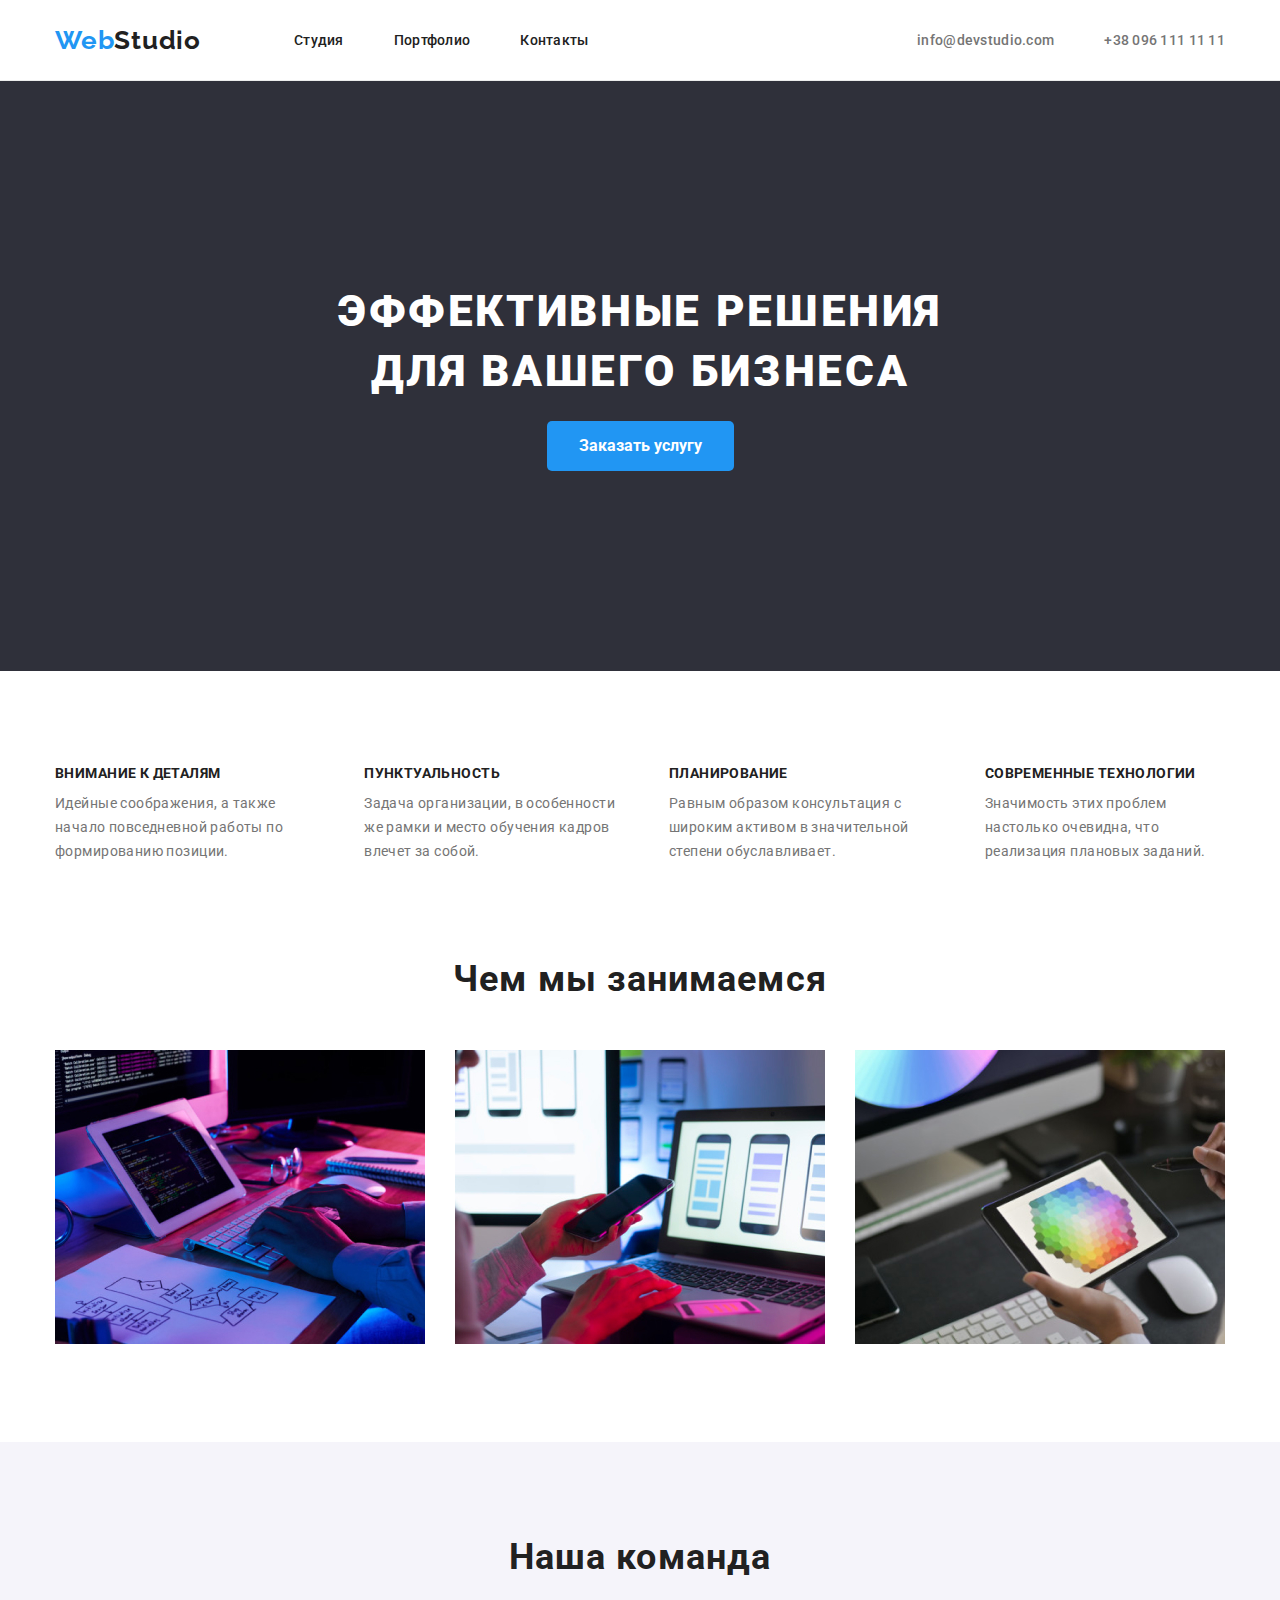
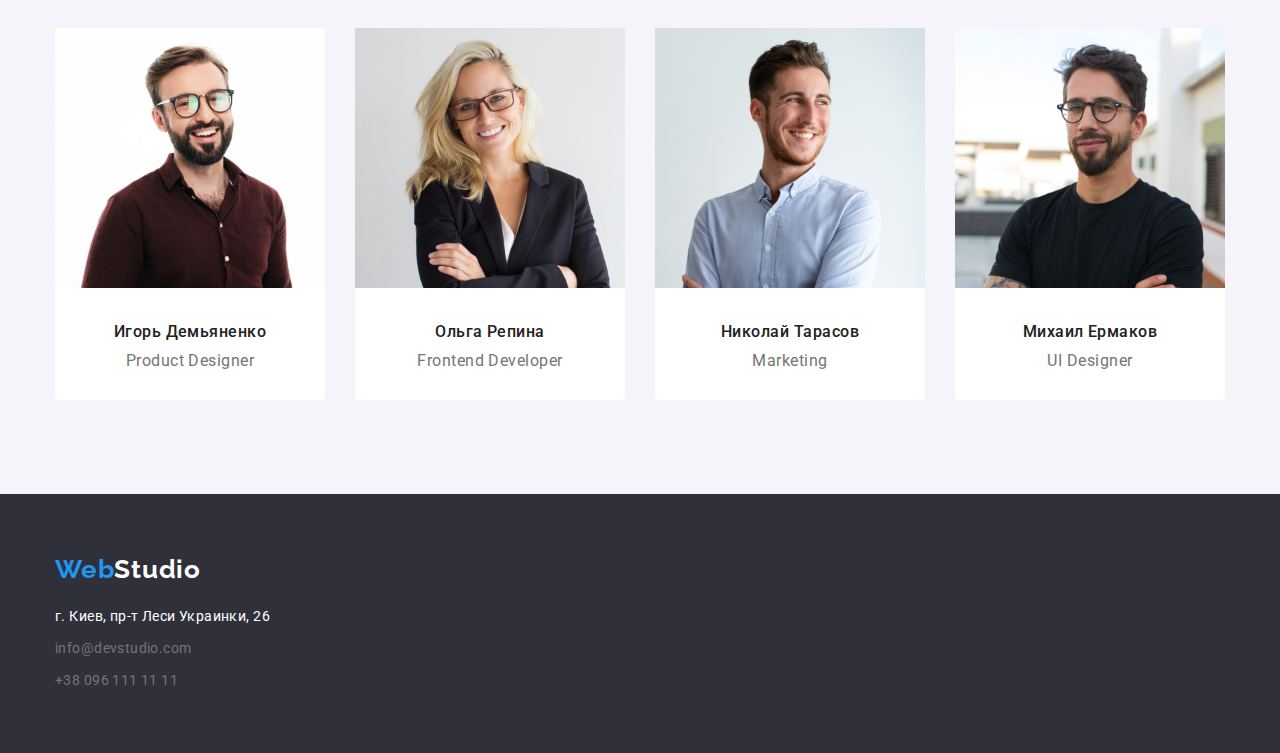
==== index.html @ ac16dd62 "Копирует репозиторий 3" ====
<!DOCTYPE html>
<html lang="en">
<head>
    <meta charset="UTF-8">
    <meta http-equiv="X-UA-Compatible" content="IE=edge">
    <meta name="viewport" content="width=device-width, initial-scale=1.0">
    <title>Document</title>
    <link rel="preconnect" href="https://fonts.gstatic.com">
    <link href="https://fonts.googleapis.com/css2?family=Raleway:wght@700&family=Roboto:wght@400;500;700;900&display=swap"
        rel="stylesheet">
    <link rel="stylesheet" href="https://cdnjs.cloudflare.com/ajax/libs/modern-normalize/1.0.0/modern-normalize.min.css">
    <link rel="stylesheet" href="./css/style.css">
</head>
<body>
    <!-- Header -->
    <header class="header">
        <div class="container header-section">
            <!-- Название/логотип компании -->
            <a href="./index.html" class="main-logo"><span class="first-part-of-main-logo">Web</span>Studio</a>
            <!-- Навигация по сайту -->
            <nav>
                <ul class="nav-list">
                    <li class="nav-list-parts">
                        <a href="./index.html" class="nav-links">Студия</a>
                    </li>
                    <li class="nav-list-parts">
                        <a href="./portfolio.html" class="nav-links">Портфолио</a>
                    </li>
                    <li class="nav-list-parts">
                        <a href="" class="nav-links">Контакты</a>
                    </li>
                </ul>
            </nav>
            <!-- Контакты -->
            <ul class="contact-list">
                <li class="contact-list-parts">
                    <a href="malito:info@devstudio.com" class="contact-links">info@devstudio.com</a>
                </li>
                <li class="contact-list-parts">
                    <a href="tel:+380961111111" class="contact-links">+38 096 111 11 11</a>
                </li>
            </ul>
        </div>
    </header>
    <!-- Main -->
    <main>
        <!-- Секция - главный посыл -->
        <section class="service">
            <div class="container">
                <div class="hero-section">
                    <h1 class="main-message">Эффективные решения<br>для вашего бизнеса</h1> 
                    <button type="button" class="order-service-button">Заказать услугу</button>
                </div>
            </div>
        </section>
        <!-- Секция - Чем мы занимаемся -->
        <section class="our-values">
            <div class="container">
                <div class="our-values-section">
                    <ul class="our-value-list">
                        <li class="our-value-parts">
                            <h3 class="our-value-headers">Внимание к деталям</h3>
                            <p class="our-value-descriptions">Идейные соображения, а также начало повседневной работы по формированию позиции.</p>
                        </li>
                        <li class="our-value-parts">
                            <h3 class="our-value-headers">Пунктуальность</h3>
                            <p class="our-value-descriptions">Задача организации, в особенности же рамки и место обучения кадров влечет за собой.</p>
                        </li>
                        <li class="our-value-parts">
                            <h3 class="our-value-headers">Планирование</h3>
                            <p class="our-value-descriptions">Равным образом консультация с широким активом в значительной степени обуславливает.</p>
                        </li>
                        <li class="our-value-parts">
                            <h3 class="our-value-headers">Современные технологии</h3>
                            <p class="our-value-descriptions">Значимость этих проблем настолько очевидна, что реализация плановых заданий.</p>
                        </li>
                    </ul>
                </div>
                <div class="what-we-do-section">
                    <h2 class="what-we-do-header">Чем мы занимаемся</h2>    
                    <ul class="what-we-do-list">
                        <li class="what-we-do-parts">
                            <img src="./images/what-we-do/box1.jpg" alt="Чем мы занимаемся1" width="370" height="294">
                        </li>
                        <li class="what-we-do-parts">
                            <img src="./images/what-we-do/box2.jpg" alt="Чем мы занимаемся2" width="370" height="294">
                        </li>
                        <li class="what-we-do-parts">
                            <img src="./images/what-we-do/box3.jpg" alt="Чем мы занимаемся3" width="370" height="294">
                        </li>
                    </ul>
                </div>
            </div>
        </section>
        <!-- Секция - Наша команда -->
        <section class="our-team">
            <div class="container">
                <div class="our-team-section">
                    <h2 class="our-team-header">Наша команда</h2>
                    <ul class="our-team-list">
                        <li class="our-team-cards">
                            <img class="our-team-photos" src="./images/our-team/img1.jpg" alt="Игорь Демьяненко" width="270" height="260">
                            <h3 class="our-team-members">Игорь Демьяненко</h3>
                            <p class="our-team-member-positions">Product Designer</p>
                        </li>
                        <li class="our-team-cards">
                            <img class="our-team-photos" src="./images/our-team/img2.jpg" alt="Ольга Репина" width="270" height="260">
                            <h3 class="our-team-members">Ольга Репина</h3>
                            <p class="our-team-member-positions">Frontend Developer</p>
                        </li>
                        <li class="our-team-cards">
                            <img class="our-team-photos" src="./images/our-team/img3.jpg" alt="Николай Тарасов" width="270" height="260">
                            <h3 class="our-team-members">Николай Тарасов</h3>
                            <p class="our-team-member-positions">Marketing</p>
                        </li>
                        <li class="our-team-cards">
                            <img class="our-team-photos" src="./images/our-team/img4.jpg" alt="Михаил Ермаков" width="270" height="260">
                            <h3 class="our-team-members">Михаил Ермаков</h3>
                            <p class="our-team-member-positions">UI Designer</p>
                        </li>
                    </ul>
                </div>
            </div>
        </section>
    </main>
    <!-- Footer -->
    <footer class="footer">
        <div class="container">
            <a href="" class="main-logo-in-footer"><span class="first-part-of-main-logo">Web</span><span class="second-part-of-main-logo">Studio</span></a>
            <address>
                <ul class="footer-addresses-list">
                    <li class="footer-addresses-parts">
                        <a href="" class="footer-contact-links"><span class="address-color">г. Киев, пр-т Леси Украинки, 26</span></a>
                    </li>
                    <li class="footer-addresses-parts">
                        <a  href="malito:info@devstudio.com" class="footer-contact-links">info@devstudio.com</a>
                    </li>   
                    <li class="footer-addresses-parts">
                        <a href="tel:+380961111111" class="footer-contact-links">+38 096 111 11 11</a>
                    </li>
                </ul>
            </address>
        </div>
    </footer>   
</body>
</html>
---- css/style.css ----
:root {
  --blue: #2196f3;
  --black: #212121;
  --light-grey: #757575;
  --very-light-grey: #f5f4fa;
  --grey: #2f303a;
  --white: #fff;
  --main-font: "Roboto", sans-serif;
  --logo-font: "Raleway", sans-serif;
}

* {
  margin: 0;
  padding: 0;
}

ul {
  list-style: none;
}

.container {
  width: 1200px;
  padding-left: 15px;
  padding-right: 15px;
  margin: 0 auto;
}

a {
  color: inherit;
  text-decoration: none;
}

/* header styles */
.header-section {
  display: flex;
  align-items: center;
}

.header {
  background-color: var(--white);
  border-bottom: 1px solid #ececec;
}

/* logo*/
.main-logo {
  font-family: var(--logo-font);
  font-size: 26px;
  font-weight: 700;
  line-height: 1.173;
  letter-spacing: 0.03em;
  margin-right: 93px;
  padding-top: 24px;
  padding-bottom: 24px;
}

.first-part-of-main-logo {
  color: var(--blue);
}

/* nav list */
.nav-list {
  display: flex;
}

.nav-list-parts + .nav-list-parts {
  margin-left: 50px;
}

.nav-links {
  font-family: var(--main-font);
  font-style: normal;
  font-weight: 500;
  font-size: 14px;
  line-height: 1.172;
  letter-spacing: 0.02em;
  display: block;
  padding-top: 32px;
  padding-bottom: 32px;
}

/* contact-list */
.contact-list {
  display: flex;
  margin-left: auto;
}

.contact-list-parts + .contact-list-parts {
  margin-left: 50px;
}

.contact-links {
  color: var(--light-grey);
  font-family: var(--main-font);
  font-style: normal;
  font-weight: 500;
  font-size: 14px;
  line-height: 1.172;
  letter-spacing: 0.02em;
  display: block;
  padding-top: 32px;
  padding-bottom: 32px;
}

/* изменение цвета при наведении */
.nav-links:focus,
.nav-links:hover,
.contact-links:focus,
.contact-links:hover {
  color: var(--blue);
}

/* Основная часть */
body {
  font-family: var(--main-font);
  color: var(--black);
}

/* Секция - главный посыл */
.service {
  background-color: var(--grey);
}

.hero-section {
  padding-top: 200px;
  padding-bottom: 200px;
  text-align: center;
}

.main-message {
  color: white;
  font-weight: 900;
  font-size: 44px;
  line-height: 60px;
  letter-spacing: 0.06em;
  text-transform: uppercase;
  margin-bottom: 20px;
}

.order-service-button {
  font-family: var(--main-font);
  background-color: var(--blue);
  color: white;
  font-size: 16px;
  line-height: 1.875;
  font-weight: 700;
  border: 0;
  border-radius: 5px;
  padding: 10px 32px;
  cursor: pointer;
}

/* what-we-do */
.our-values {
  background-color: var(--white);
}

.our-values-section {
  padding-top: 94px;
  padding-bottom: 94px;
}

.our-value-list {
  display: flex;
}

.our-value-parts + .our-value-parts {
  margin-left: 50px;
}
.our-value-headers {
  font-style: normal;
  font-weight: 700;
  font-size: 14px;
  line-height: 1.172;
  letter-spacing: 0.03em;
  text-transform: uppercase;
  margin-bottom: 10px;
}

.our-value-descriptions {
  color: var(--light-grey);
  font-style: normal;
  font-weight: 400;
  font-size: 14px;
  line-height: 1.714;
  letter-spacing: 0.03em;
}

.what-we-do-section {
  padding-bottom: 94px;
}

.what-we-do-header {
  font-style: normal;
  font-weight: 700;
  font-size: 36px;
  line-height: 1.171;
  text-align: center;
  letter-spacing: 0.03em;
  margin-bottom: 50px;
}

.what-we-do-list {
  display: flex;
}

.what-we-do-parts + .what-we-do-parts {
  margin-left: 30px;
}

/* Наша команда */
.our-team {
  background-color: var(--very-light-grey);
}

.our-team-section {
  padding-top: 94px;
  padding-bottom: 94px;
}

.our-team-list {
  display: flex;
}

.our-team-cards {
  background-color: white;
  border-radius: 0px 0px 4px 4px;
}

.our-team-cards + .our-team-cards {
  margin-left: 30px;
}

.our-team-header {
  font-style: normal;
  font-weight: 700;
  font-size: 36px;
  line-height: 1.171;
  text-align: center;
  letter-spacing: 0.03em;
  margin-bottom: 50px;
}

.our-team-photos {
  margin-bottom: 30px;
}

.our-team-members {
  font-style: normal;
  font-weight: 500;
  font-size: 16px;
  line-height: 1.171;
  text-align: center;
  letter-spacing: 0.03em;
  margin-bottom: 10px;
}

.our-team-member-positions {
  color: var(--light-grey);
  font-style: normal;
  font-weight: 400;
  font-size: 16px;
  line-height: 1.171;
  text-align: center;
  letter-spacing: 0.03em;
  padding-bottom: 30px;
}

/* футтер */
footer {
  background-color: var(--grey);
  padding-top: 60px;
  padding-bottom: 60px;
}

.main-logo-in-footer {
  display: block;
  margin-bottom: 20px;
}

.main-logo-in-footer {
  font-family: var(--logo-font);
  font-size: 26px;
  font-weight: 700;
  line-height: 1.173;
  letter-spacing: 0.03em;
  margin-right: 93px;
}

.second-part-of-main-logo {
  color: #fff;
}

.address-color {
  color: #fff;
}

/*
.footer-addresses-parts + .footer-addresses-parts {
  margin-top: 8px;
}
*/

.footer-addresses-parts {
  margin-bottom: 8px;
}

.footer-addresses-parts:last-child {
  margin-bottom: 0;
}

.footer-contact-links {
  color: var(--light-grey);
  font-style: normal;
  font-weight: 400;
  font-size: 14px;
  line-height: 1.714;
  letter-spacing: 0.03em;
}

.address-color:focus,
.address-color:hover {
  color: var(--blue);
}

.footer-contact-links:focus,
.footer-contact-links:hover {
  color: var(--blue);
}

/* PORTFOLIO PAGE */
.all-projects {
  background-color: var(--white);
}

.all-projects-section {
  padding-top: 94px;
  padding-bottom: 94px;
}

.project-button-list {
  display: flex;
  margin-bottom: 50px;
  justify-content: center;
}

.project-button-parts + .project-button-parts {
  margin-left: 8px;
}

.project-buttons {
  font-family: var(--main-font);
  background-color: var(--very-light-grey);
  color: #000;
  font-size: 16px;
  line-height: 1.625;
  font-weight: 500;
  border: 0;
  border-radius: 5px;
  padding: 6px 22px;
  cursor: pointer;
  text-align: center;
  letter-spacing: 0.03em;
}

.project-buttons:hover,
.project-buttons:focus {
  background-color: var(--blue);
  color: var(--white);
}

.project-list {
  display: flex;
  flex-wrap: wrap;
}

.project-parts {
  width: 370px;
  margin-right: 30px;
  margin-bottom: 30px;
  border: solid 1px #f5f4fa;
}

.project-parts:nth-child(3n) {
  margin-right: 0;
}

.project-parts:nth-last-child(-n + 3) {
  margin-bottom: 0px;
}

.project-about {
  padding: 20px 24px 20px 24px;
}

.project-headers {
  color: var(--black);
  font-style: normal;
  font-weight: 700;
  font-size: 18px;
  line-height: 2;
  letter-spacing: 0.06em;
  margin-bottom: 4px;
}

.project-types {
  color: var(--light-grey);
  font-style: normal;
  font-weight: 400;
  font-size: 16px;
  line-height: 1.875;
  letter-spacing: 0.03em;
}
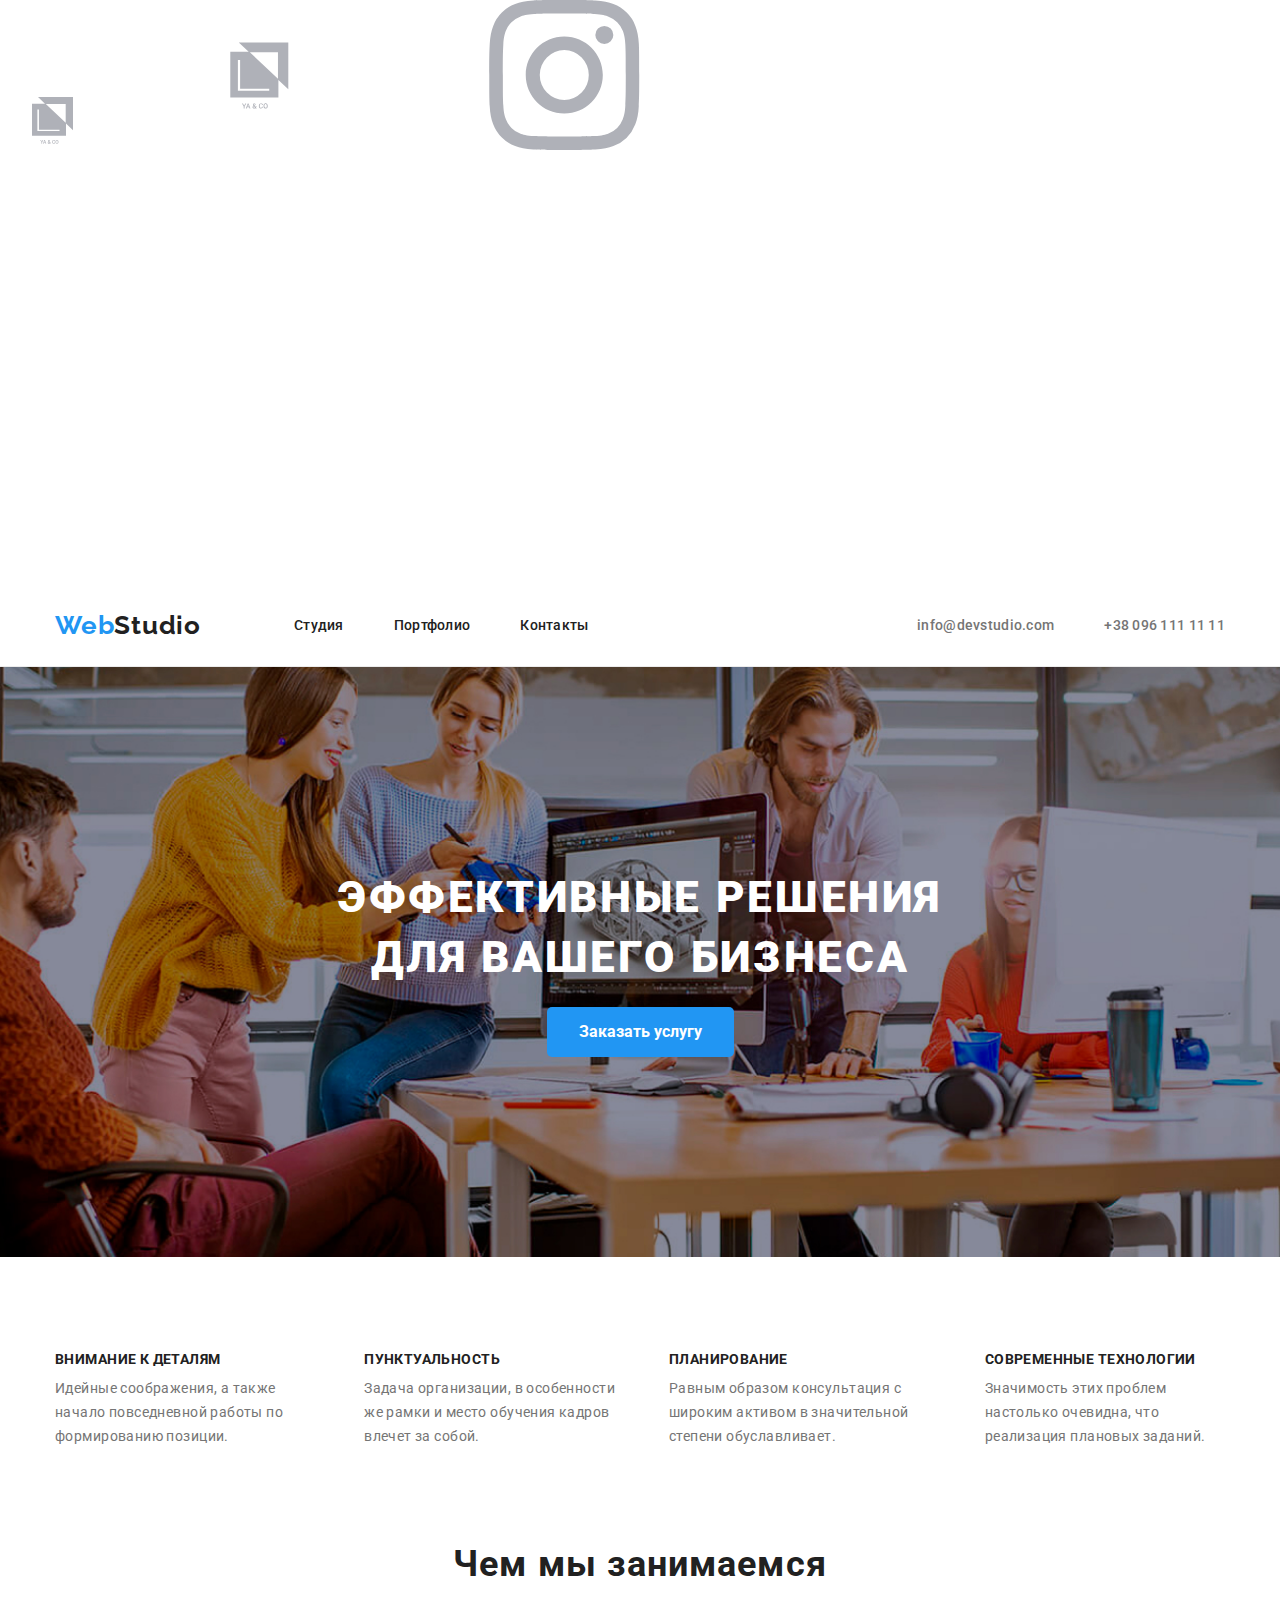
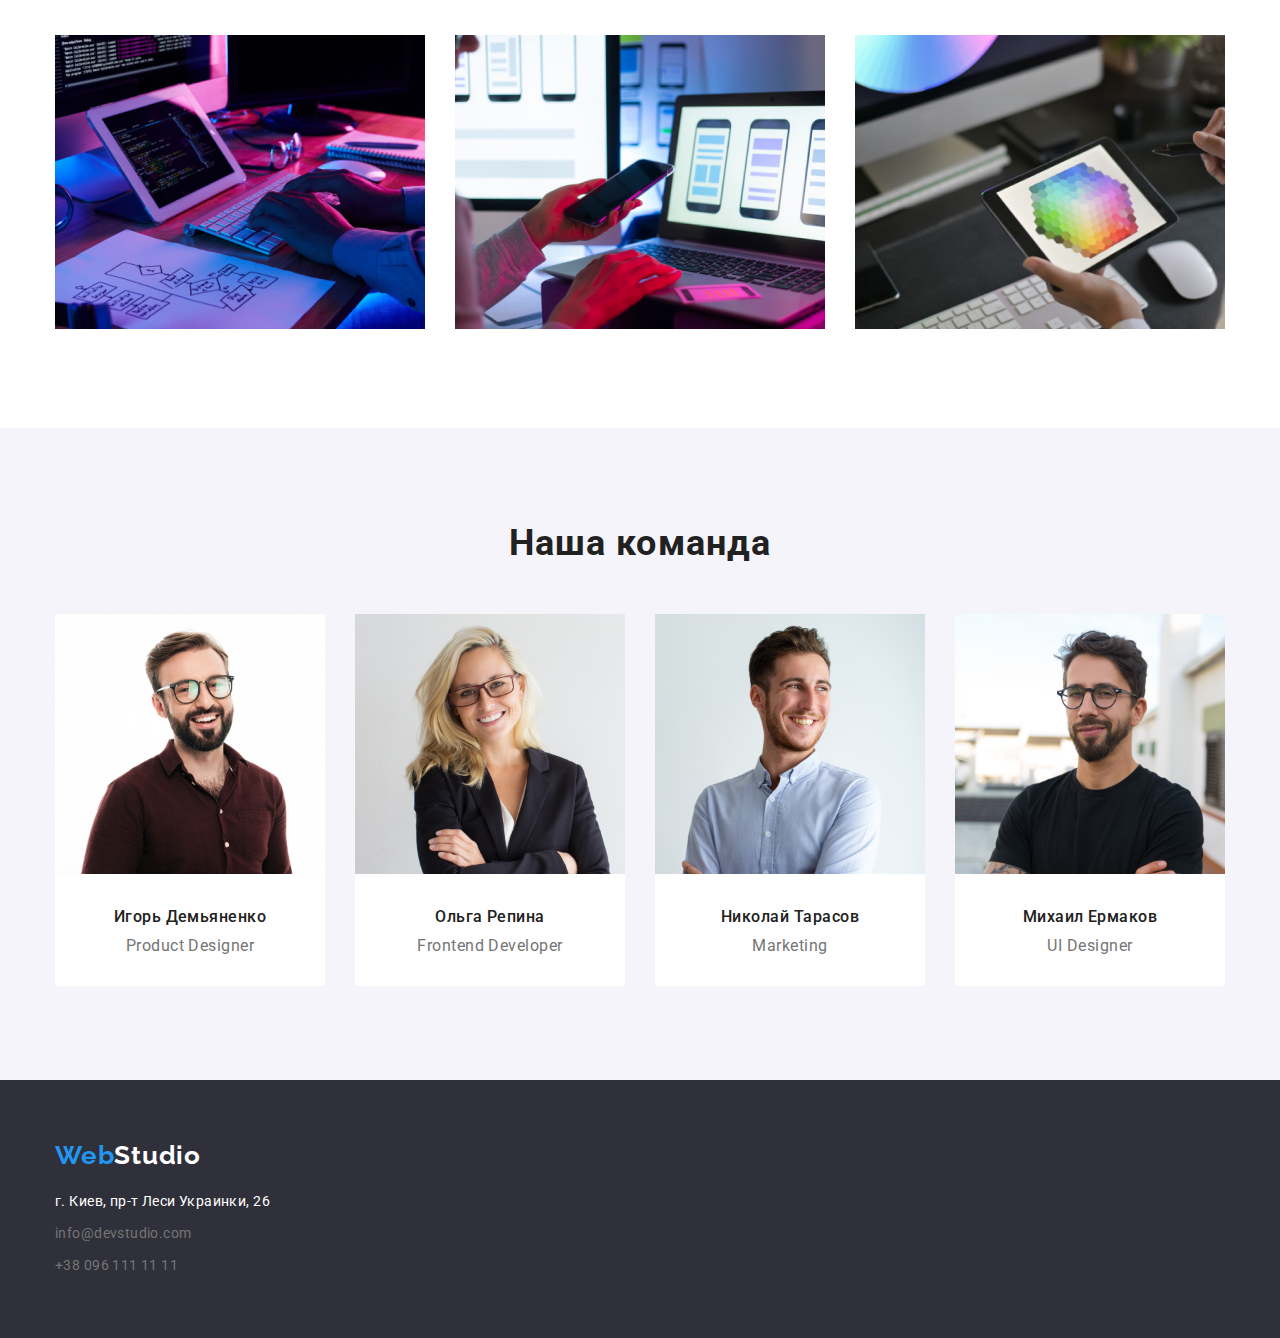
==== commit d59bc7f0: "Ошибка svg" ====
--- a/index.html
+++ b/index.html
@@ -12,6 +12,23 @@
     <link rel="stylesheet" href="./css/style.css">
 </head>
 <body>
+    <!-- Тест -->
+  
+    <img src="./images/all-icons/company-logo1.svg" alt="Тест">
+
+    <svg>
+        <use href="./images/icons.svg#icon-company-logo1"></use>
+    </svg>
+
+    <svg>
+        <use href="./images/icons.svg#icon-instagram"></use>
+    </svg>
+
+    <svg viewBox="0 0 30 10" xmlns="./images/icons.svg">
+        <use href="#icon-company-logo1" x="10" fill="blue" />
+    </svg>
+
+    <!-- Тест -->
     <!-- Header -->
     <header class="header">
         <div class="container header-section">
@@ -46,11 +63,9 @@
     <main>
         <!-- Секция - главный посыл -->
         <section class="service">
-            <div class="container">
-                <div class="hero-section">
-                    <h1 class="main-message">Эффективные решения<br>для вашего бизнеса</h1> 
-                    <button type="button" class="order-service-button">Заказать услугу</button>
-                </div>
+            <div class="hero-section">
+                <h1 class="main-message">Эффективные решения<br>для вашего бизнеса</h1> 
+                <button type="button" class="order-service-button">Заказать услугу</button>
             </div>
         </section>
         <!-- Секция - Чем мы занимаемся -->
--- a/css/style.css
+++ b/css/style.css
@@ -22,7 +22,9 @@
   width: 1200px;
   padding-left: 15px;
   padding-right: 15px;
-  margin: 0 auto;
+  margin-left: auto;
+  margin-right: auto;
+  /* margin: 0 auto; */
 }
 
 a {
@@ -410,3 +412,12 @@
   line-height: 1.875;
   letter-spacing: 0.03em;
 }
+
+.hero-section {
+  max-width: 1600px;
+  margin-left: auto;
+  margin-right: auto;
+  background-image: url(../images/hero-img.jpg);
+  background-position: center;
+  background-size: cover;
+}
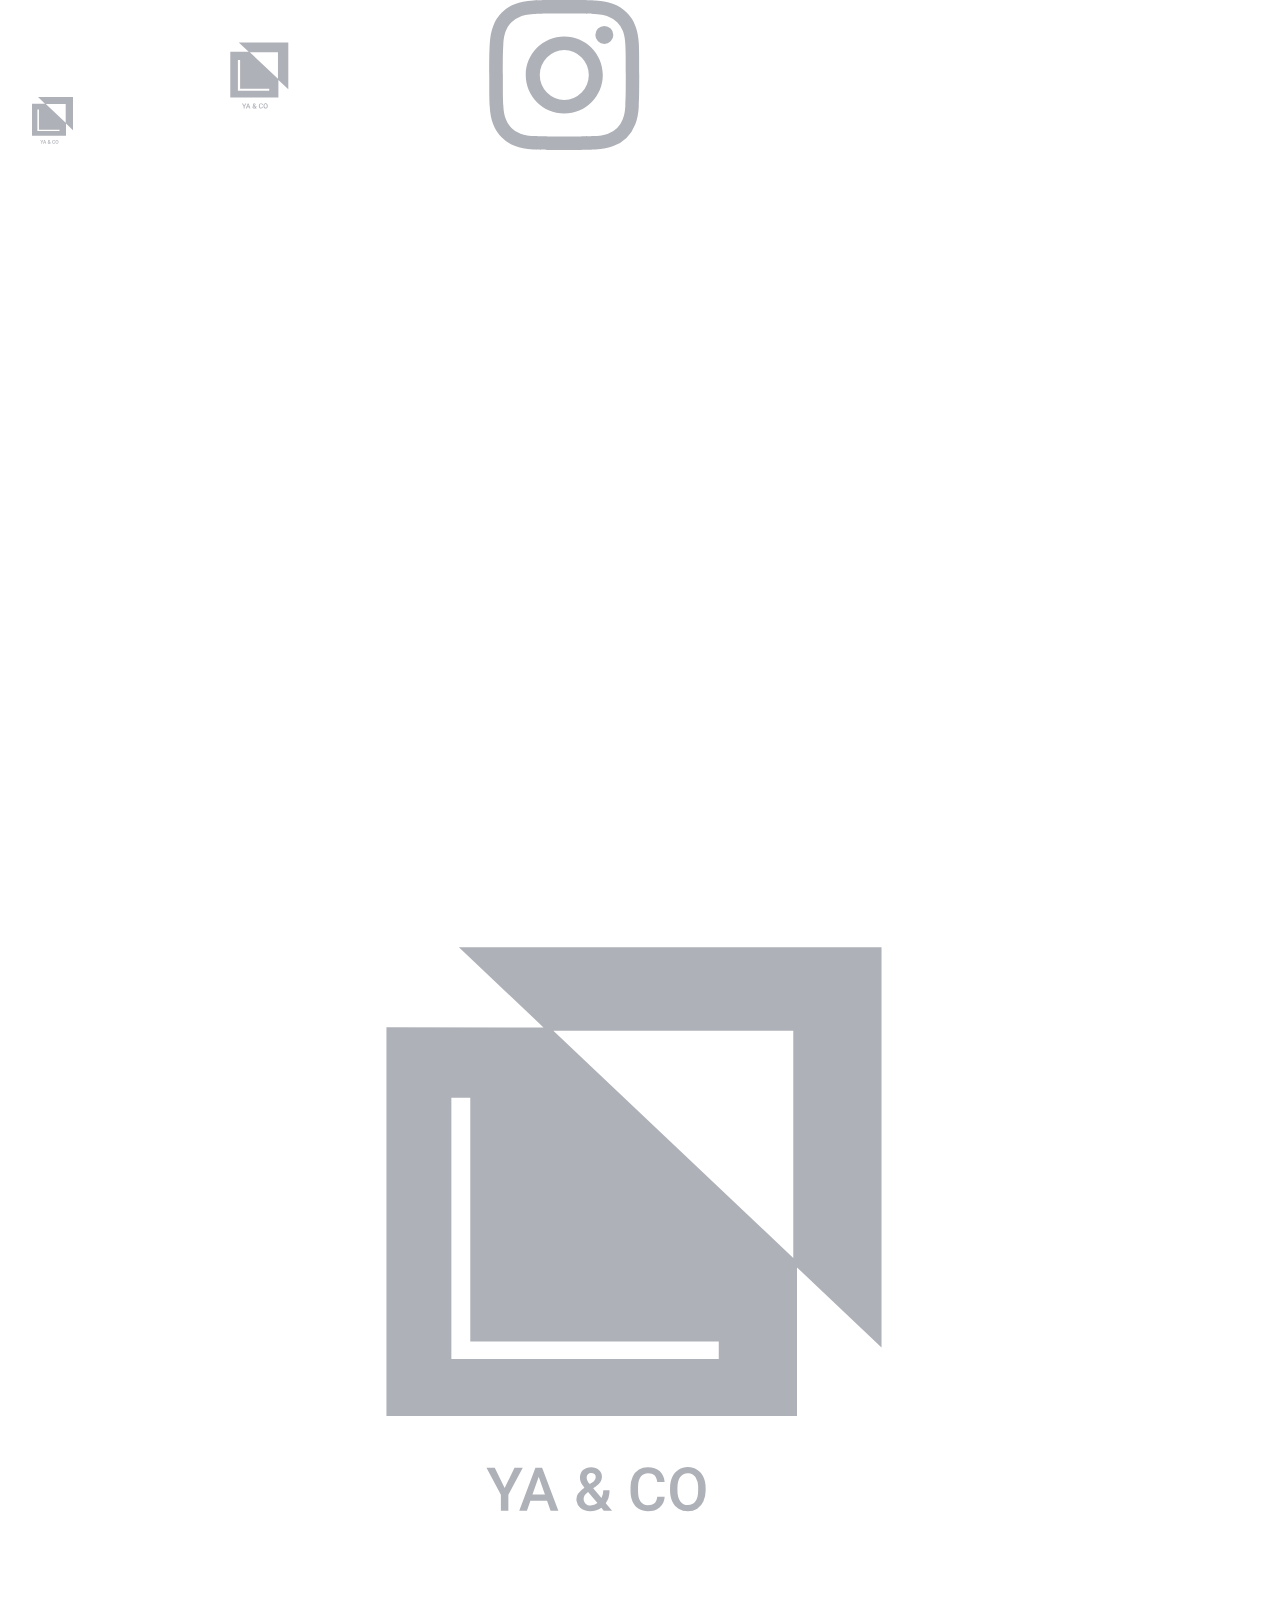
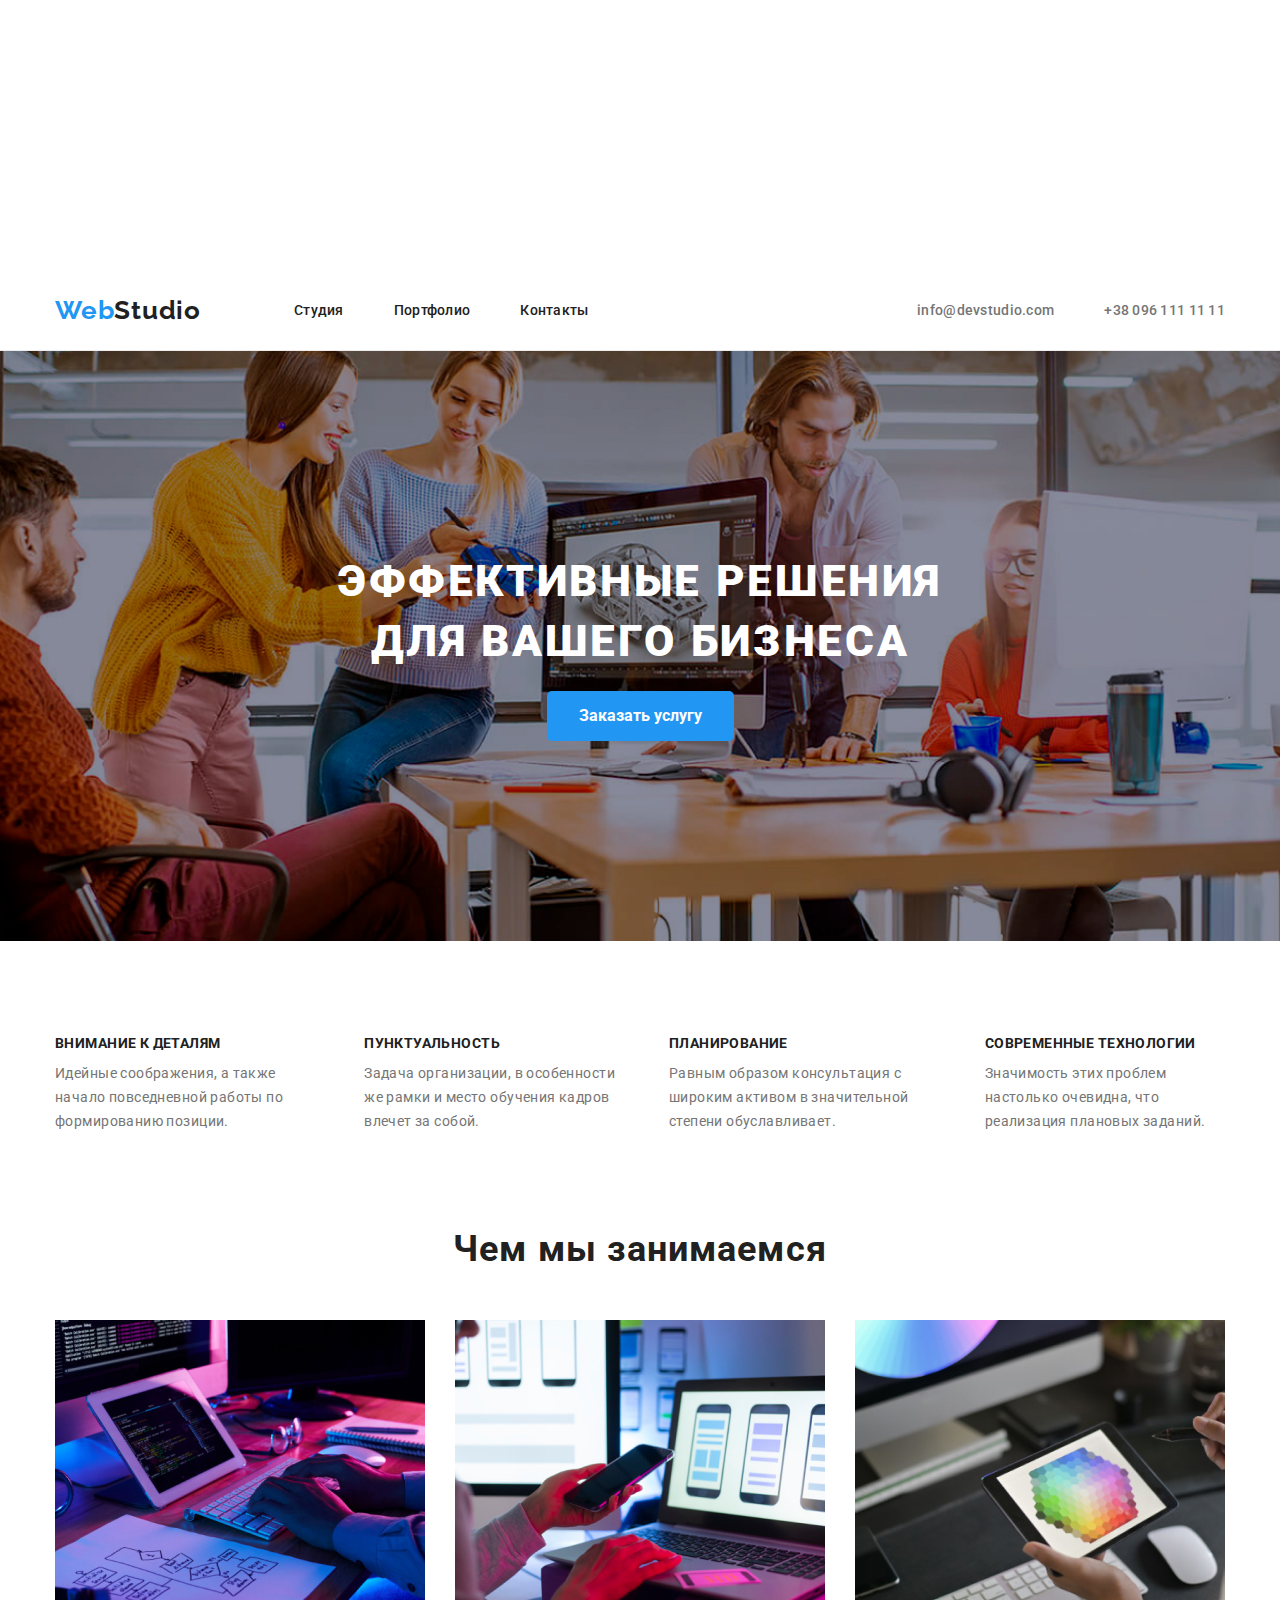
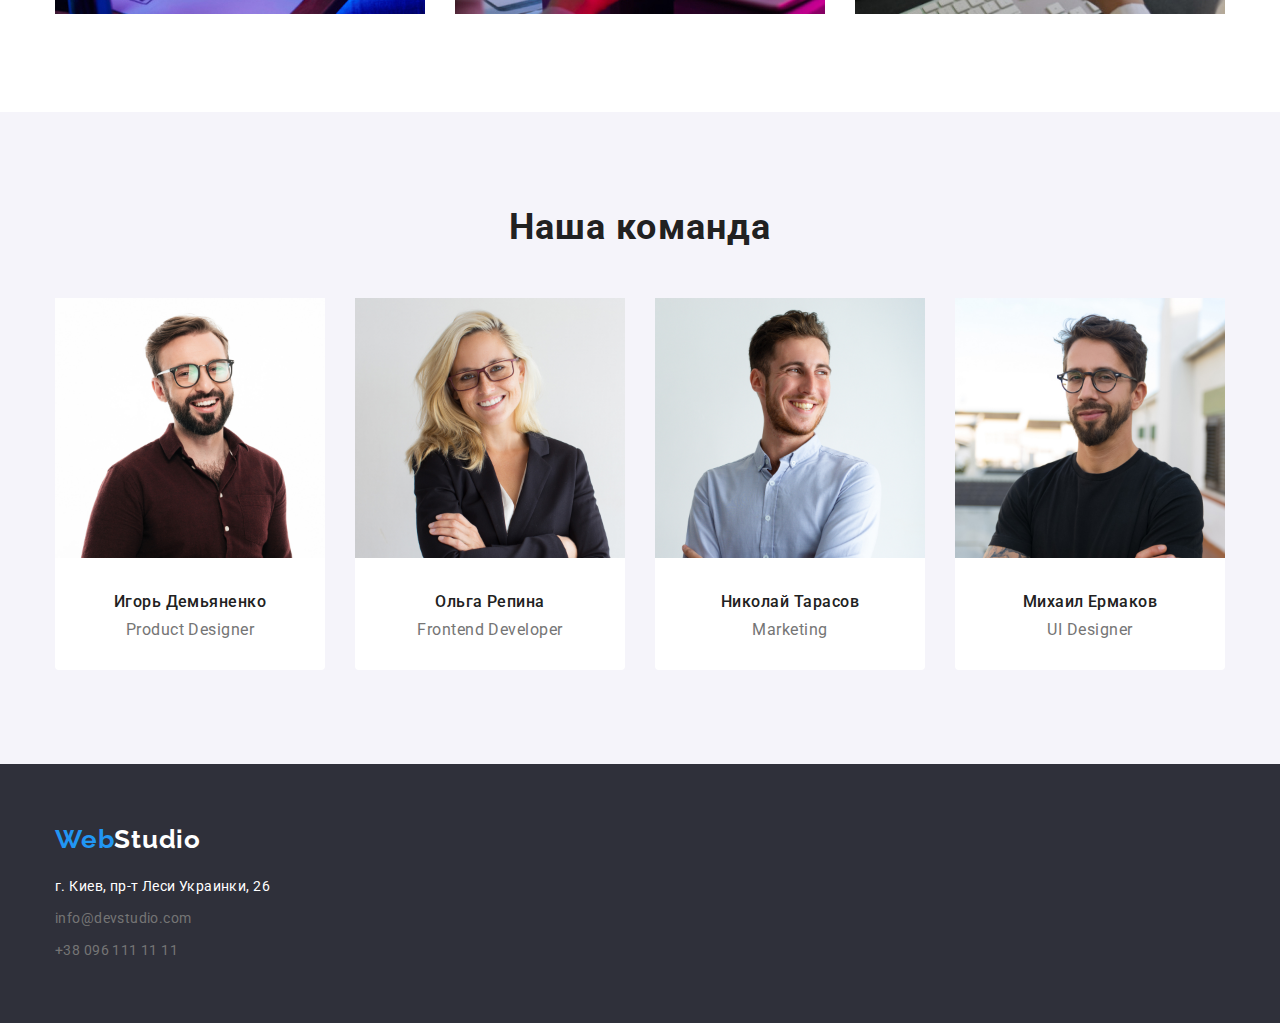
==== commit 6caa54f8: "Не отображает svg" ====
--- a/index.html
+++ b/index.html
@@ -27,6 +27,10 @@
     <svg viewBox="0 0 30 10" xmlns="./images/icons.svg">
         <use href="#icon-company-logo1" x="10" fill="blue" />
     </svg>
+
+    <svg viewBox="0 0 100 100">
+        <use xlink:href="./images/icons.svg#icon-company-logo1"></use>
+    </svg>    
 
     <!-- Тест -->
     <!-- Header -->
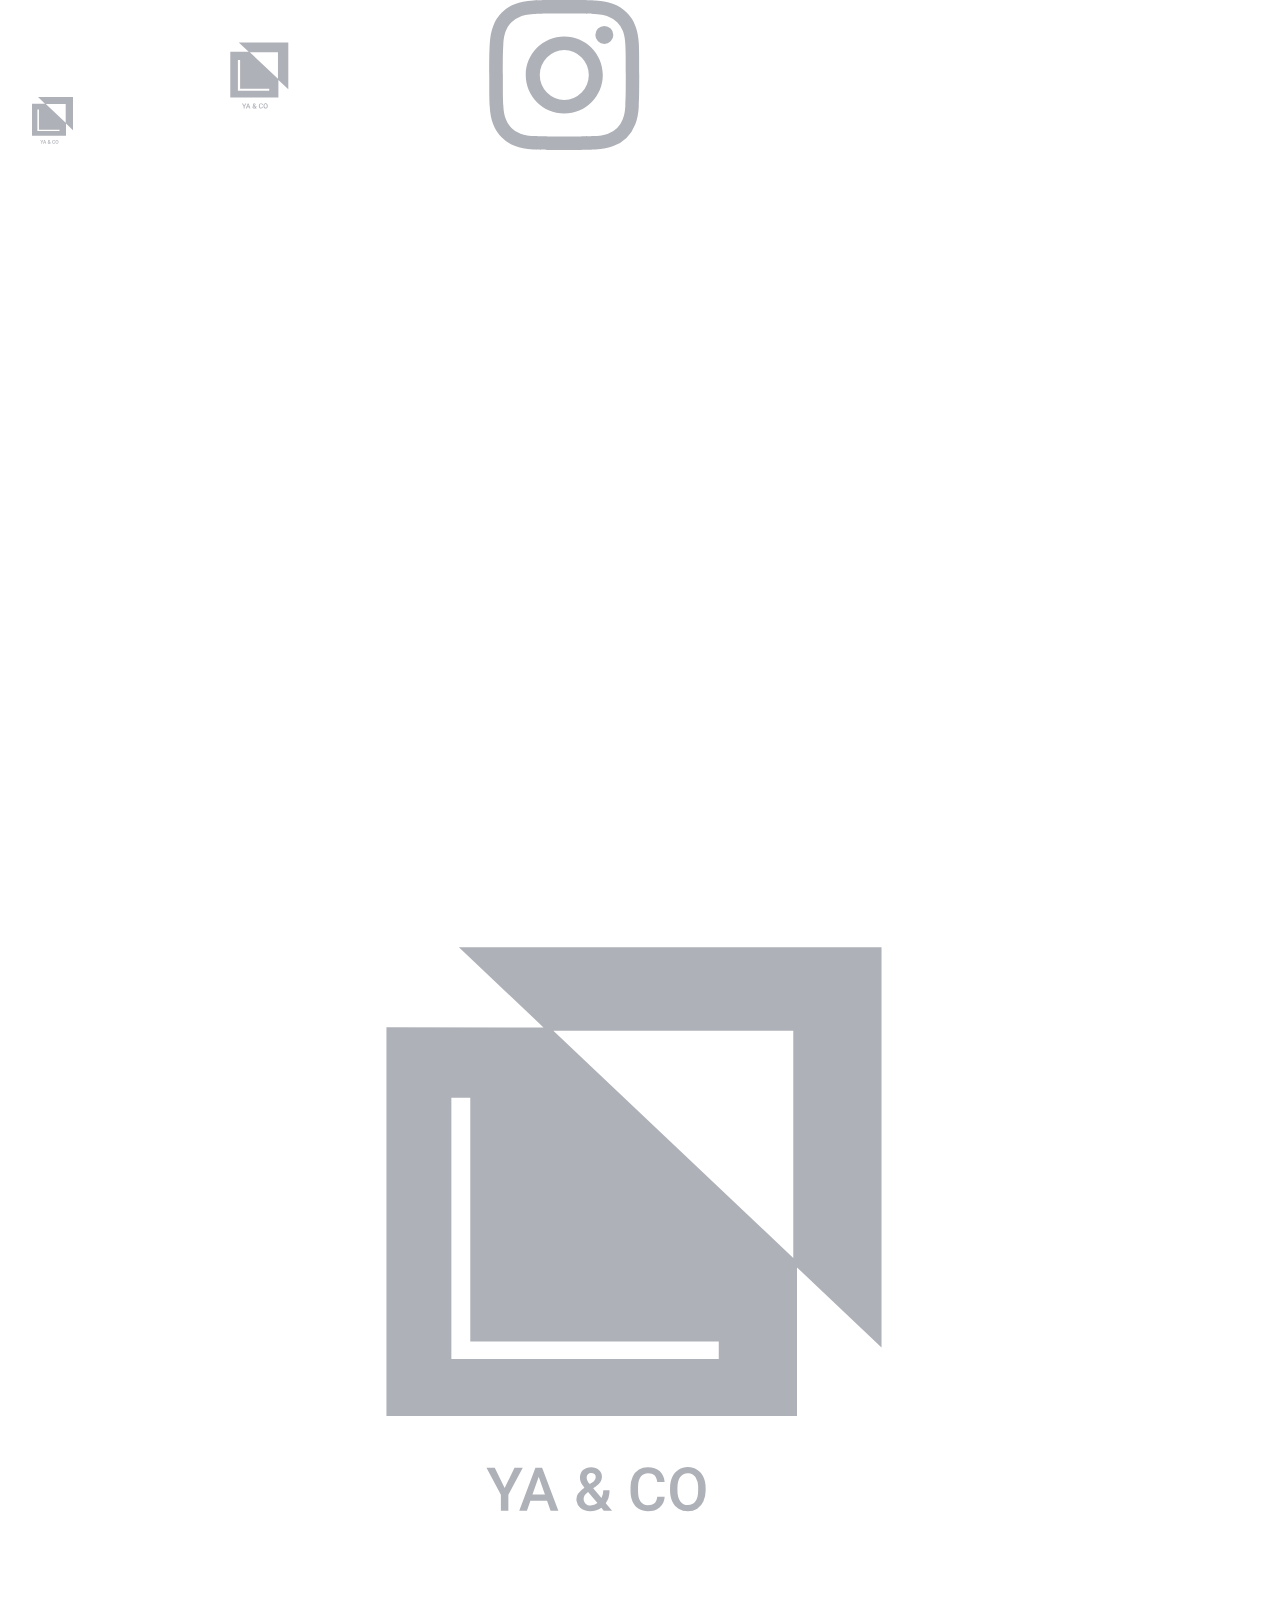
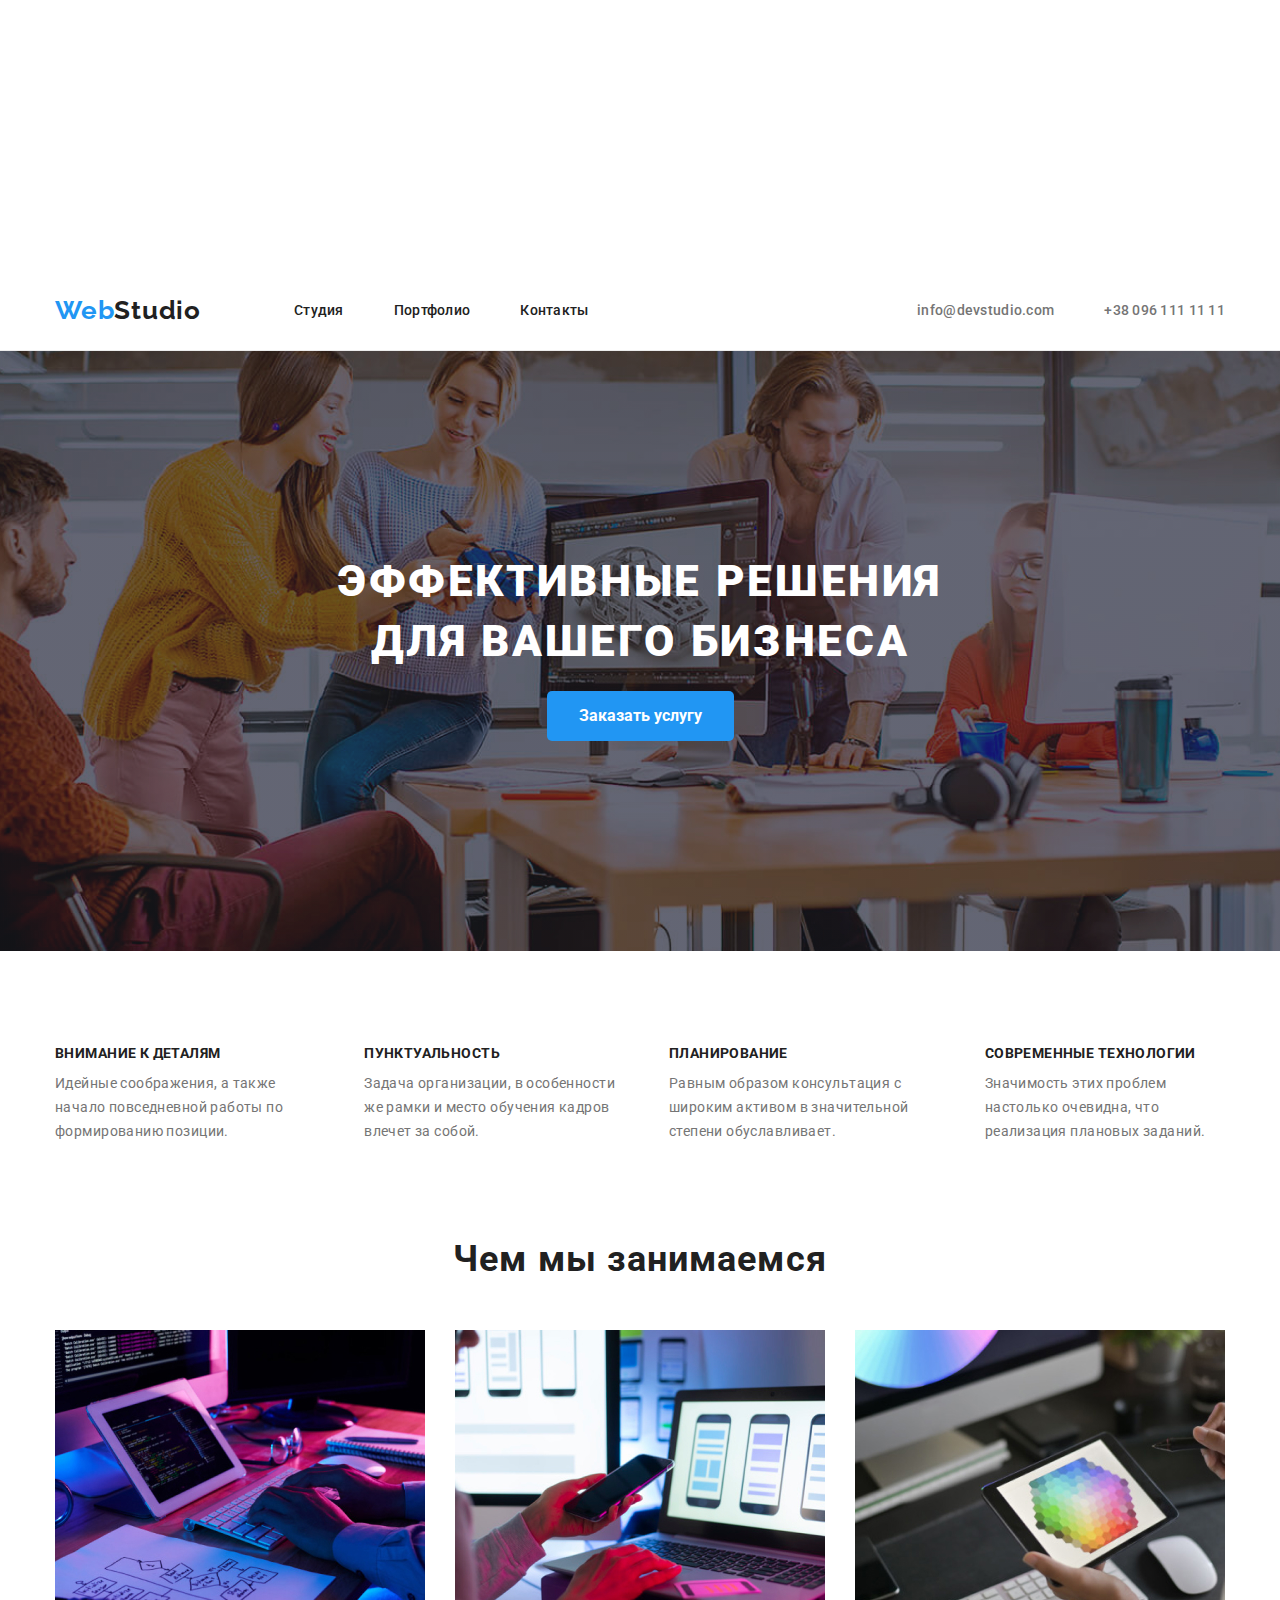
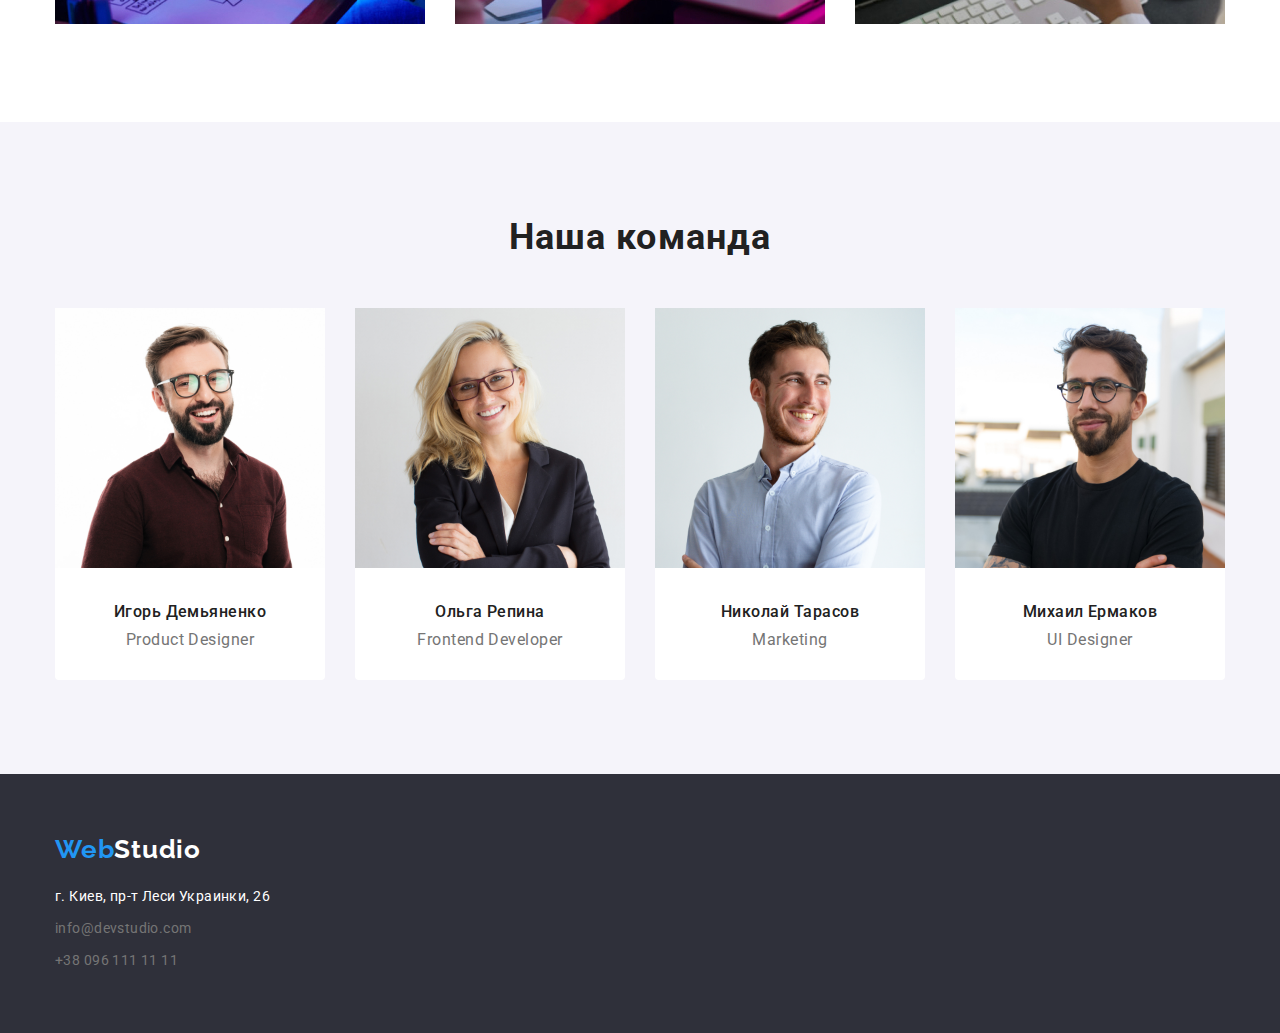
==== commit 6f639d27: "ошибка свг" ====
--- a/index.html
+++ b/index.html
@@ -55,7 +55,7 @@
             <!-- Контакты -->
             <ul class="contact-list">
                 <li class="contact-list-parts">
-                    <a href="malito:info@devstudio.com" class="contact-links">info@devstudio.com</a>
+                    <a href="malito:info@devstudio.com" class="contact-links contact-links-mail">info@devstudio.com</a>
                 </li>
                 <li class="contact-list-parts">
                     <a href="tel:+380961111111" class="contact-links">+38 096 111 11 11</a>
--- a/css/style.css
+++ b/css/style.css
@@ -103,6 +103,16 @@
   padding-bottom: 32px;
 }
 
+.contact-links-mail::before {
+  content: "";
+  width: 10px;
+  height: 10px;
+  margin-right: 10px;
+  background-color: red;
+  background-image: url(../images/all-icons/mail.svg);
+  background-size: contain;
+}
+
 /* изменение цвета при наведении */
 .nav-links:focus,
 .nav-links:hover,
@@ -126,6 +136,19 @@
   padding-top: 200px;
   padding-bottom: 200px;
   text-align: center;
+  max-width: 1600px;
+  height: 600px;
+  margin-left: auto;
+  margin-right: auto;
+  background-image: linear-gradient(
+      to right,
+      rgba(47, 48, 58, 0.4),
+      rgba(47, 48, 58, 0.4)
+    ),
+    url(../images/hero-img.jpg);
+  background-repeat: no-repeat;
+  background-position: center;
+  background-size: cover;
 }
 
 .main-message {
@@ -414,10 +437,4 @@
 }
 
 .hero-section {
-  max-width: 1600px;
-  margin-left: auto;
-  margin-right: auto;
-  background-image: url(../images/hero-img.jpg);
-  background-position: center;
-  background-size: cover;
-}
+}
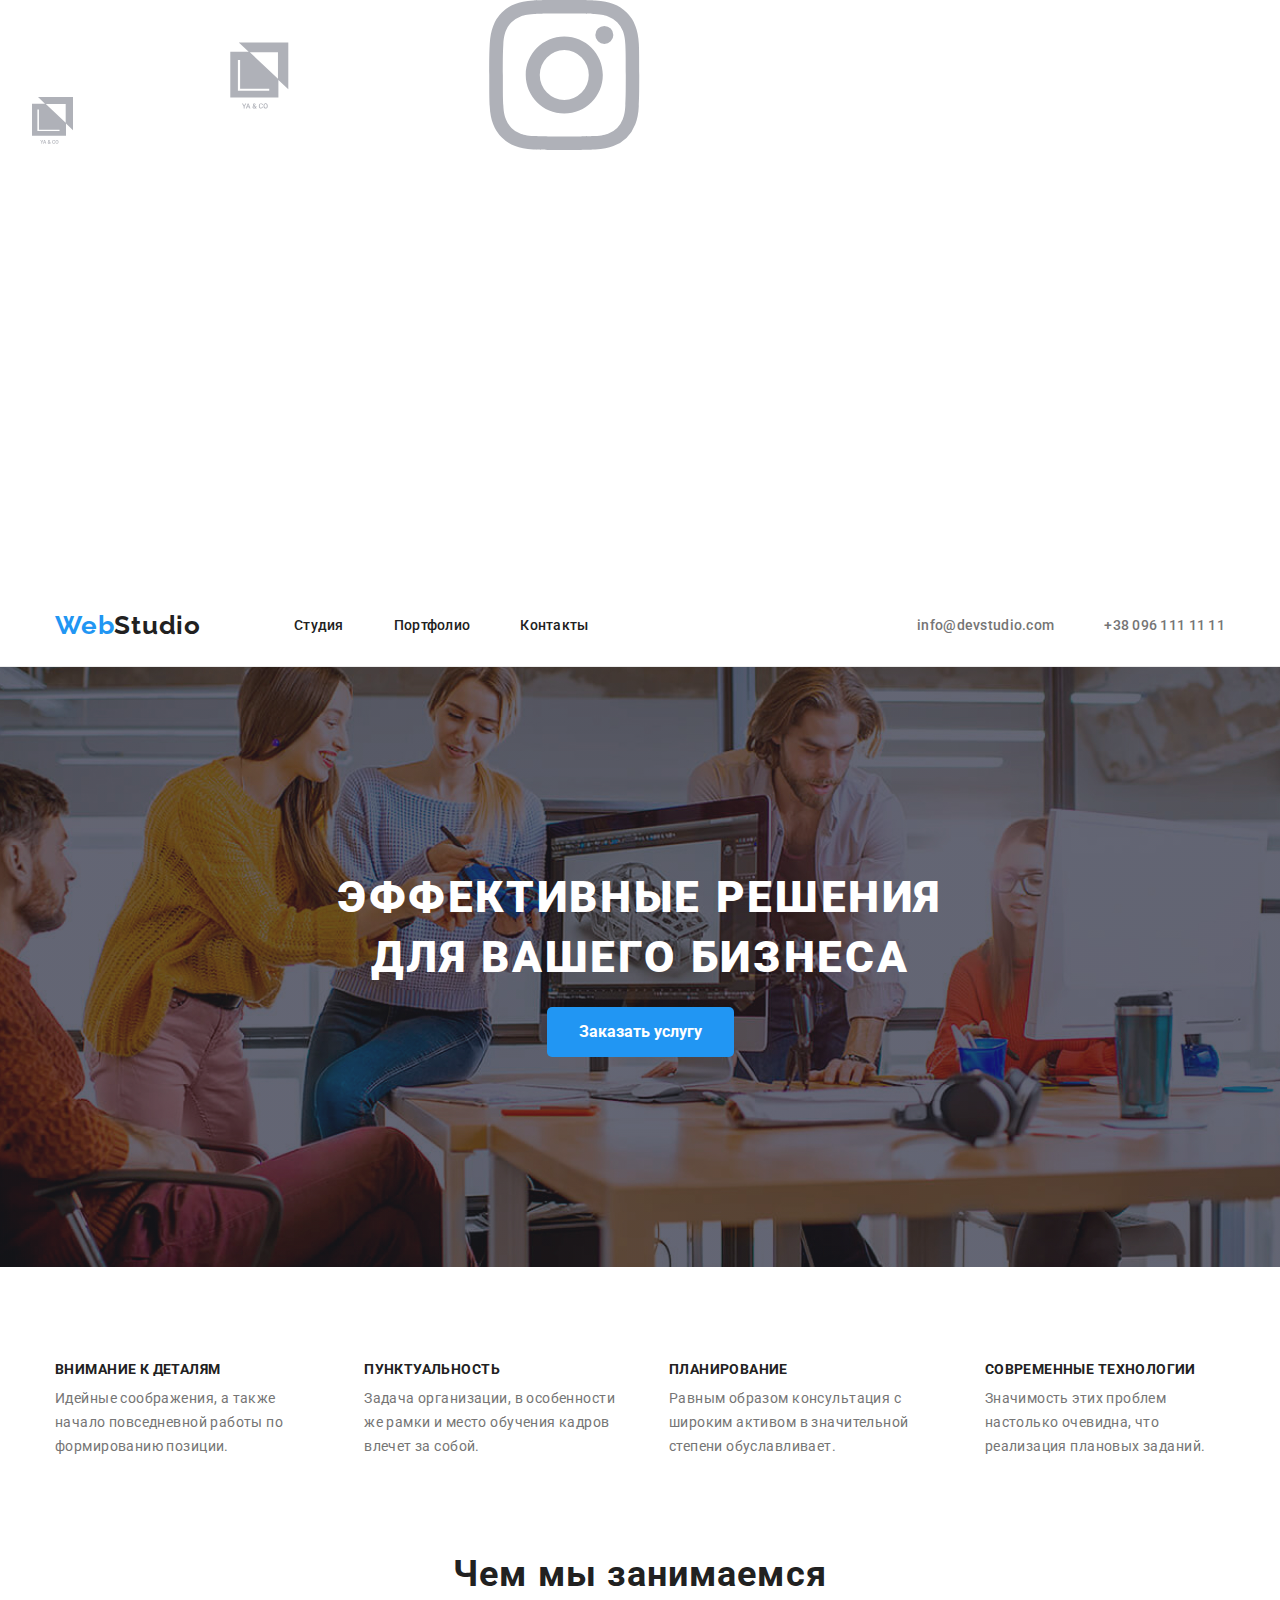
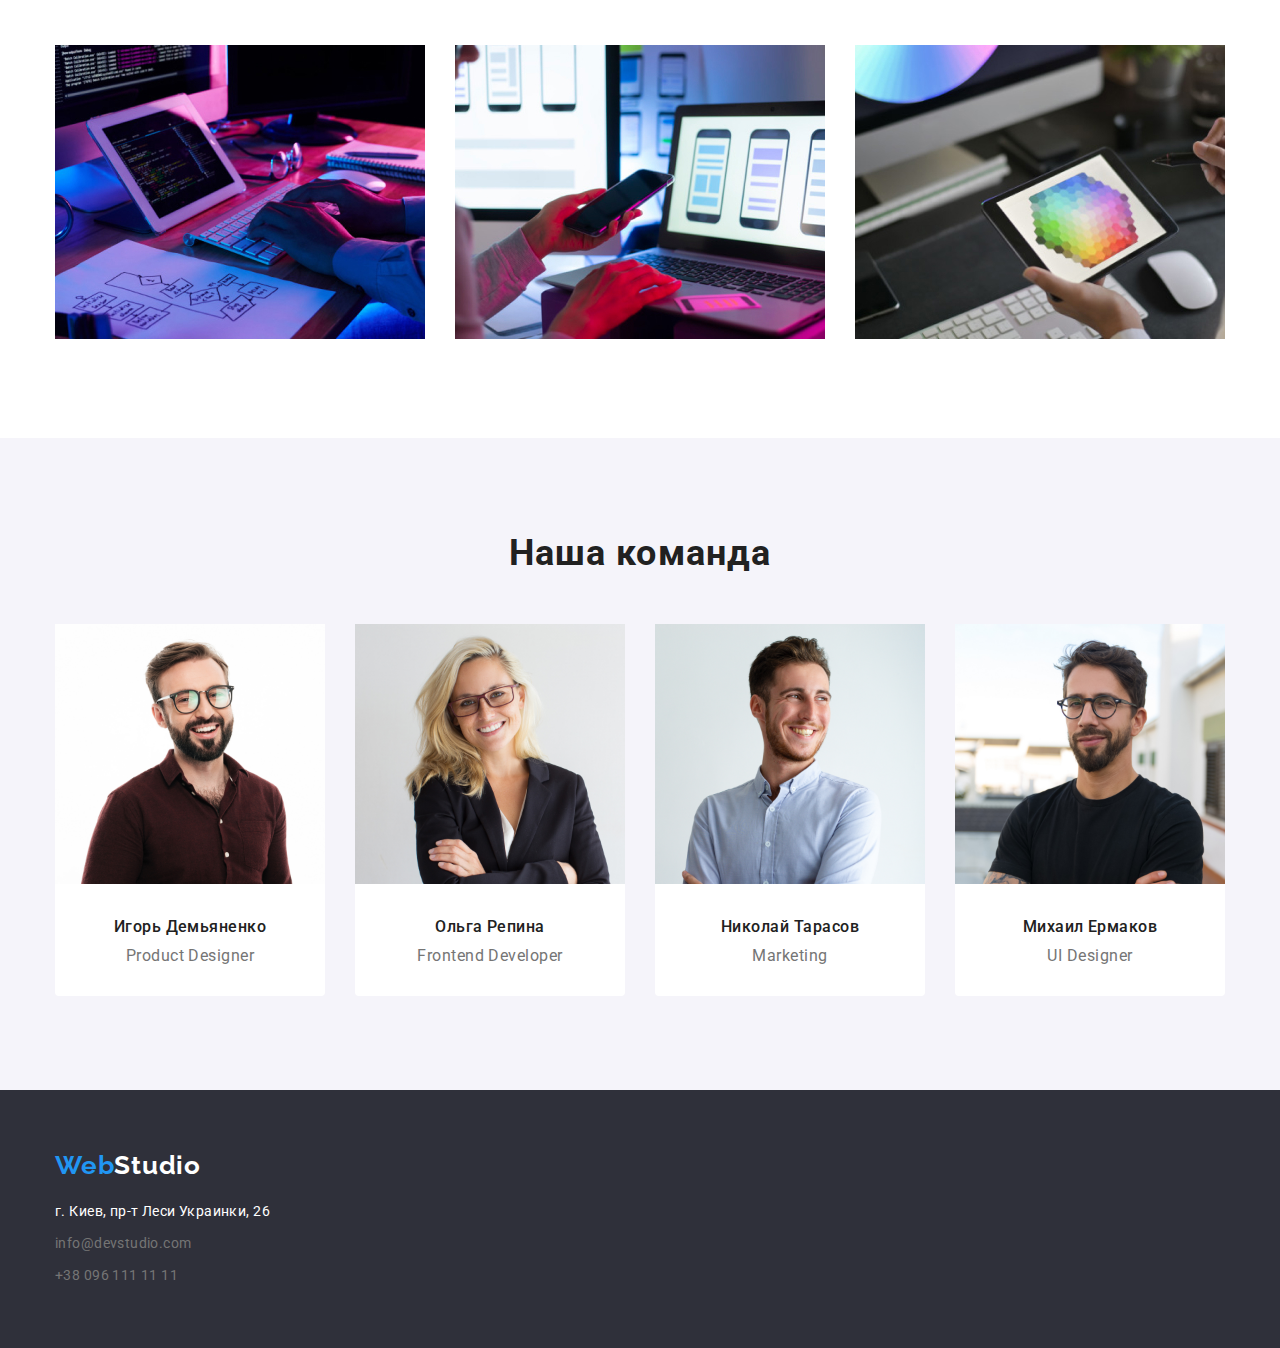
==== commit 9a87cc06: "Ошибка svg" ====
--- a/index.html
+++ b/index.html
@@ -27,11 +27,7 @@
     <svg viewBox="0 0 30 10" xmlns="./images/icons.svg">
         <use href="#icon-company-logo1" x="10" fill="blue" />
     </svg>
-
-    <svg viewBox="0 0 100 100">
-        <use xlink:href="./images/icons.svg#icon-company-logo1"></use>
-    </svg>    
-
+   
     <!-- Тест -->
     <!-- Header -->
     <header class="header">
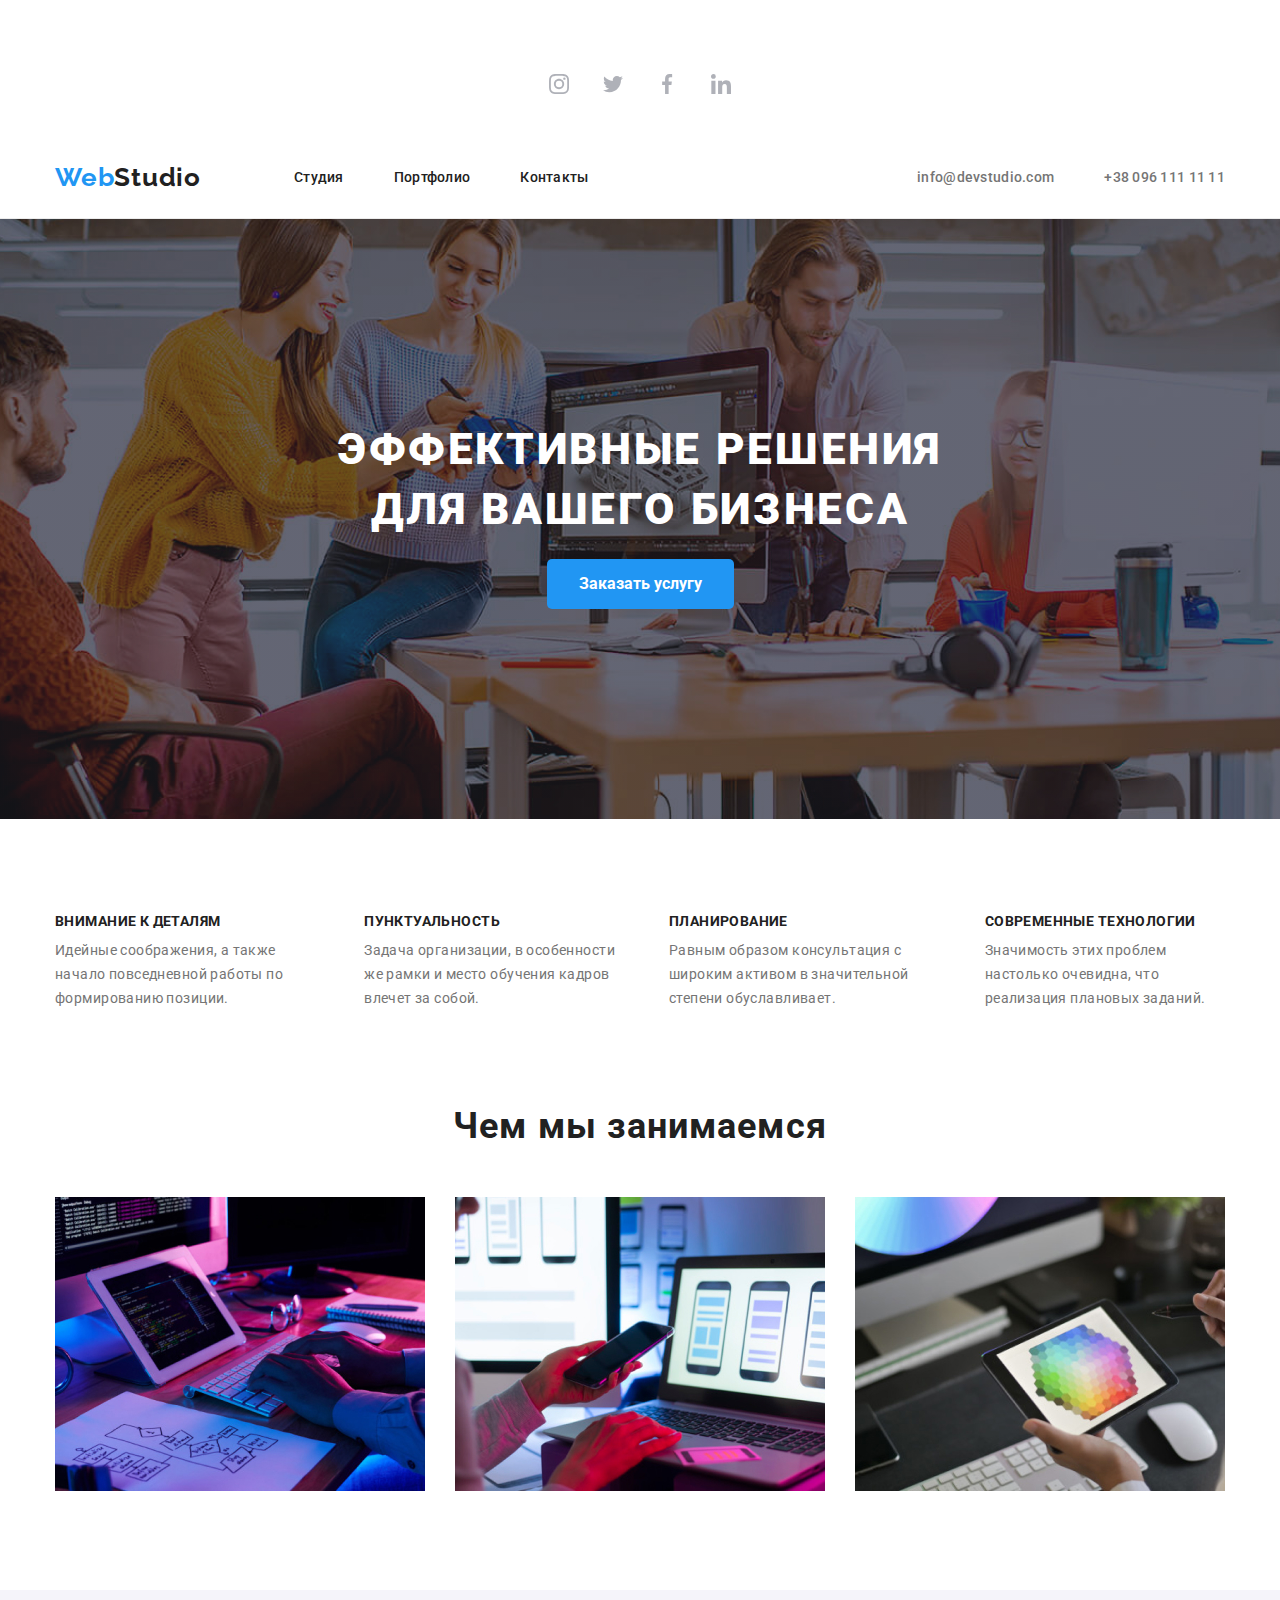
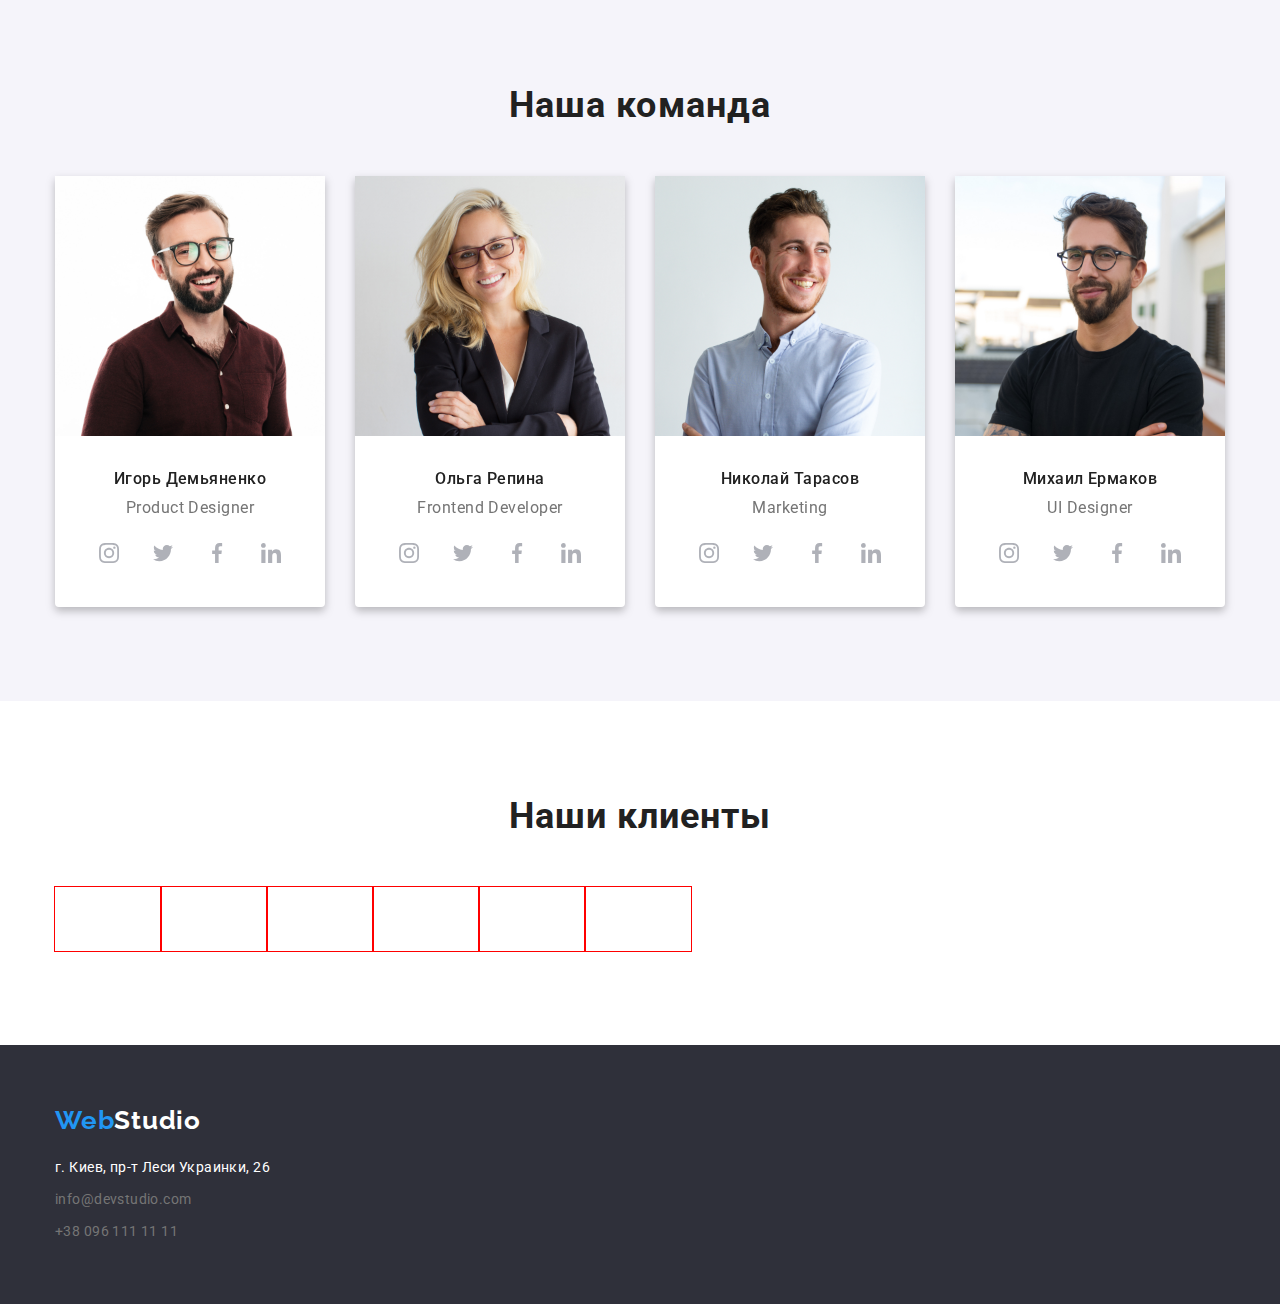
==== commit 2c04c9b5: "Попытка не пытка" ====
--- a/index.html
+++ b/index.html
@@ -12,23 +12,46 @@
     <link rel="stylesheet" href="./css/style.css">
 </head>
 <body>
-    <!-- Тест -->
-  
-    <img src="./images/all-icons/company-logo1.svg" alt="Тест">
-
-    <svg>
-        <use href="./images/icons.svg#icon-company-logo1"></use>
+ <!-- инст твит фейс линкед -->
+    <svg class="our-clients-icons">
+        <use href="./images/icons.svg#company-logo1"></use>
     </svg>
 
-    <svg>
-        <use href="./images/icons.svg#icon-instagram"></use>
-    </svg>
-
-    <svg viewBox="0 0 30 10" xmlns="./images/icons.svg">
-        <use href="#icon-company-logo1" x="10" fill="blue" />
-    </svg>
-   
-    <!-- Тест -->
+    <ul class="socialmedia-list">
+        <li class="socialmedia-parts">
+            <a href="#" class="socialmedia-links">
+                <svg class="socialmedia-icons">
+                    <use href="./images/icons.svg#icon-instagram"></use>
+                </svg>
+            </a>
+        </li>
+        <li class="socialmedia-parts">
+            <a href="#" class="socialmedia-links">
+                <svg class="socialmedia-icons">
+                    <use href="./images/icons.svg#icon-twitter"></use>
+                </svg>
+            </a>
+        </li>
+        <li class="socialmedia-parts">
+            <a href="#" class="socialmedia-links">
+                <svg class="socialmedia-icons">
+                    <use href="./images/icons.svg#icon-facebook"></use>
+                </svg>
+            </a>
+        </li>
+        <li class="socialmedia-parts">
+            <a href="#" class="socialmedia-links">
+                <svg class="socialmedia-icons">
+                    <use href="./images/icons.svg#icon-linkedin"></use>
+                </svg>
+            </a>
+        </li>
+    </ul>
+
+
+
+
+
     <!-- Header -->
     <header class="header">
         <div class="container header-section">
@@ -92,7 +115,7 @@
                     </ul>
                 </div>
                 <div class="what-we-do-section">
-                    <h2 class="what-we-do-header">Чем мы занимаемся</h2>    
+                    <h3 class="what-we-do-header">Чем мы занимаемся</h3>    
                     <ul class="what-we-do-list">
                         <li class="what-we-do-parts">
                             <img src="./images/what-we-do/box1.jpg" alt="Чем мы занимаемся1" width="370" height="294">
@@ -117,24 +140,193 @@
                             <img class="our-team-photos" src="./images/our-team/img1.jpg" alt="Игорь Демьяненко" width="270" height="260">
                             <h3 class="our-team-members">Игорь Демьяненко</h3>
                             <p class="our-team-member-positions">Product Designer</p>
+                            <ul class="socialmedia-list">
+                                <li class="socialmedia-parts">
+                                    <a href="#" class="socialmedia-links">
+                                        <svg class="socialmedia-icons">
+                                            <use href="./images/icons.svg#icon-instagram"></use>
+                                        </svg>
+                                    </a>
+                                </li>
+                                <li class="socialmedia-parts">
+                                    <a href="#" class="socialmedia-links">
+                                        <svg class="socialmedia-icons">
+                                            <use href="./images/icons.svg#icon-twitter"></use>
+                                        </svg>
+                                    </a>
+                                </li>
+                                <li class="socialmedia-parts">
+                                    <a href="#" class="socialmedia-links">
+                                        <svg class="socialmedia-icons">
+                                            <use href="./images/icons.svg#icon-facebook"></use>
+                                        </svg>
+                                    </a>
+                                </li>
+                                <li class="socialmedia-parts">
+                                    <a href="#" class="socialmedia-links">
+                                        <svg class="socialmedia-icons">
+                                            <use href="./images/icons.svg#icon-linkedin"></use>
+                                        </svg>
+                                    </a>
+                                </li>
+                            </ul>
                         </li>
                         <li class="our-team-cards">
                             <img class="our-team-photos" src="./images/our-team/img2.jpg" alt="Ольга Репина" width="270" height="260">
                             <h3 class="our-team-members">Ольга Репина</h3>
                             <p class="our-team-member-positions">Frontend Developer</p>
+                            <ul class="socialmedia-list">
+                                <li class="socialmedia-parts">
+                                    <a href="#" class="socialmedia-links">
+                                        <svg class="socialmedia-icons">
+                                            <use href="./images/icons.svg#icon-instagram"></use>
+                                        </svg>
+                                    </a>
+                                </li>
+                                <li class="socialmedia-parts">
+                                    <a href="#" class="socialmedia-links">
+                                        <svg class="socialmedia-icons">
+                                            <use href="./images/icons.svg#icon-twitter"></use>
+                                        </svg>
+                                    </a>
+                                </li>
+                                <li class="socialmedia-parts">
+                                    <a href="#" class="socialmedia-links">
+                                        <svg class="socialmedia-icons">
+                                            <use href="./images/icons.svg#icon-facebook"></use>
+                                        </svg>
+                                    </a>
+                                </li>
+                                <li class="socialmedia-parts">
+                                    <a href="#" class="socialmedia-links">
+                                        <svg class="socialmedia-icons">
+                                            <use href="./images/icons.svg#icon-linkedin"></use>
+                                        </svg>
+                                    </a>
+                                </li>
+                            </ul>
                         </li>
                         <li class="our-team-cards">
                             <img class="our-team-photos" src="./images/our-team/img3.jpg" alt="Николай Тарасов" width="270" height="260">
                             <h3 class="our-team-members">Николай Тарасов</h3>
                             <p class="our-team-member-positions">Marketing</p>
+                            <ul class="socialmedia-list">
+                                <li class="socialmedia-parts">
+                                    <a href="#" class="socialmedia-links">
+                                        <svg class="socialmedia-icons">
+                                            <use href="./images/icons.svg#icon-instagram"></use>
+                                        </svg>
+                                    </a>
+                                </li>
+                                <li class="socialmedia-parts">
+                                    <a href="#" class="socialmedia-links">
+                                        <svg class="socialmedia-icons">
+                                            <use href="./images/icons.svg#icon-twitter"></use>
+                                        </svg>
+                                    </a>
+                                </li>
+                                <li class="socialmedia-parts">
+                                    <a href="#" class="socialmedia-links">
+                                        <svg class="socialmedia-icons">
+                                            <use href="./images/icons.svg#icon-facebook"></use>
+                                        </svg>
+                                    </a>
+                                </li>
+                                <li class="socialmedia-parts">
+                                    <a href="#" class="socialmedia-links">
+                                        <svg class="socialmedia-icons">
+                                            <use href="./images/icons.svg#icon-linkedin"></use>
+                                        </svg>
+                                    </a>
+                                </li>
+                            </ul>
                         </li>
                         <li class="our-team-cards">
                             <img class="our-team-photos" src="./images/our-team/img4.jpg" alt="Михаил Ермаков" width="270" height="260">
                             <h3 class="our-team-members">Михаил Ермаков</h3>
                             <p class="our-team-member-positions">UI Designer</p>
+                            <ul class="socialmedia-list">
+                                <li class="socialmedia-parts">
+                                    <a href="#" class="socialmedia-links">
+                                        <svg class="socialmedia-icons">
+                                            <use href="./images/icons.svg#icon-instagram"></use>
+                                        </svg>
+                                    </a>
+                                </li>
+                                <li class="socialmedia-parts">
+                                    <a href="#" class="socialmedia-links">
+                                        <svg class="socialmedia-icons">
+                                            <use href="./images/icons.svg#icon-twitter"></use>
+                                        </svg>
+                                    </a>
+                                </li>
+                                <li class="socialmedia-parts">
+                                    <a href="#" class="socialmedia-links">
+                                        <svg class="socialmedia-icons">
+                                            <use href="./images/icons.svg#icon-facebook"></use>
+                                        </svg>
+                                    </a>
+                                </li>
+                                <li class="socialmedia-parts">
+                                    <a href="#" class="socialmedia-links">
+                                        <svg class="socialmedia-icons">
+                                            <use href="./images/icons.svg#icon-linkedin"></use>
+                                        </svg>
+                                    </a>
+                                </li>
+                            </ul>
                         </li>
                     </ul>
                 </div>
+            </div>
+        </section>
+        <section class="our-clients-section">
+            <div class="container">
+                <h3 class="our-clients-header">Наши клиенты</h3>
+                <ul class="our-clients-list">
+                    <li>
+                        <a href="#">
+                            <svg class="our-clients-icons">
+                                <use href="./images/icons.svg#company-logo1"></use>
+                            </svg>
+                        </a>
+                    </li>   
+                    <li>
+                        <a href="#">
+                            <svg class="our-clients-icons">
+                                <use href="./images/icons.svg#company-logo2"></use>
+                            </svg>
+                        </a>
+                    </li>
+                    <li>
+                        <a href="#">
+                            <svg class="our-clients-icons">
+                                <use href="./images/icons.svg#company-logo3"></use>
+                            </svg>
+                        </a>
+                    </li>
+                    <li>
+                        <a href="#">
+                            <svg class="our-clients-icons">
+                                <use href="./images/icons.svg#company-logo4"></use>
+                            </svg>
+                        </a>
+                    </li>
+                    <li>
+                        <a href="#">
+                            <svg class="our-clients-icons">
+                                <use href="./images/icons.svg#company-logo5"></use>
+                            </svg>
+                        </a>
+                    </li>
+                    <li>
+                        <a href="#">
+                            <svg class="our-clients-icons">
+                                <use href="./images/icons.svg#company-logo6"></use>
+                            </svg>
+                        </a>
+                    </li>
+                </ul>
             </div>
         </section>
     </main>
--- a/css/style.css
+++ b/css/style.css
@@ -101,16 +101,6 @@
   display: block;
   padding-top: 32px;
   padding-bottom: 32px;
-}
-
-.contact-links-mail::before {
-  content: "";
-  width: 10px;
-  height: 10px;
-  margin-right: 10px;
-  background-color: red;
-  background-image: url(../images/all-icons/mail.svg);
-  background-size: contain;
 }
 
 /* изменение цвета при наведении */
@@ -249,6 +239,7 @@
 .our-team-cards {
   background-color: white;
   border-radius: 0px 0px 4px 4px;
+  filter: drop-shadow(0px 4px 4px rgba(0, 0, 0, 0.25));
 }
 
 .our-team-cards + .our-team-cards {
@@ -287,7 +278,60 @@
   line-height: 1.171;
   text-align: center;
   letter-spacing: 0.03em;
-  padding-bottom: 30px;
+  margin-bottom: 16px;
+}
+
+.socialmedia-list {
+  display: flex;
+  justify-content: center;
+  margin: 0 auto;
+  margin-bottom: 29px;
+  justify-content: center;
+}
+
+.socialmedia-parts + .socialmedia-parts {
+  margin-left: 10px;
+}
+
+.socialmedia-parts {
+  width: 44px;
+  height: 44px;
+  background-color: white;
+  border-radius: 50%;
+  display: flex;
+  justify-content: center;
+  align-items: center;
+}
+
+.socialmedia-parts:hover {
+  background-color: var(--blue);
+  filter: drop-shadow(0px 4px 4px rgba(0, 0, 0, 0.25));
+}
+
+.socialmedia-icons {
+  width: 20px;
+  height: 20px;
+  fill: #afb1b8;
+}
+
+.socialmedia-icons:hover {
+  fill: #fff;
+}
+
+/* Наши клиенты */
+.our-clients-header {
+  font-style: normal;
+  font-weight: 700;
+  font-size: 36px;
+  line-height: 1.171;
+  text-align: center;
+  letter-spacing: 0.03em;
+  margin-bottom: 50px;
+}
+
+.our-clients-section {
+  padding-top: 94px;
+  padding-bottom: 94px;
 }
 
 /* футтер */
@@ -436,5 +480,17 @@
   letter-spacing: 0.03em;
 }
 
-.hero-section {
-}
+/* тест */
+.our-clients-list {
+  display: flex;
+}
+
+.our-clients-list li {
+  outline: 1px solid red;
+}
+
+.our-clients-icons {
+  width: 106px;
+  height: 60px;
+  fill: red;
+}
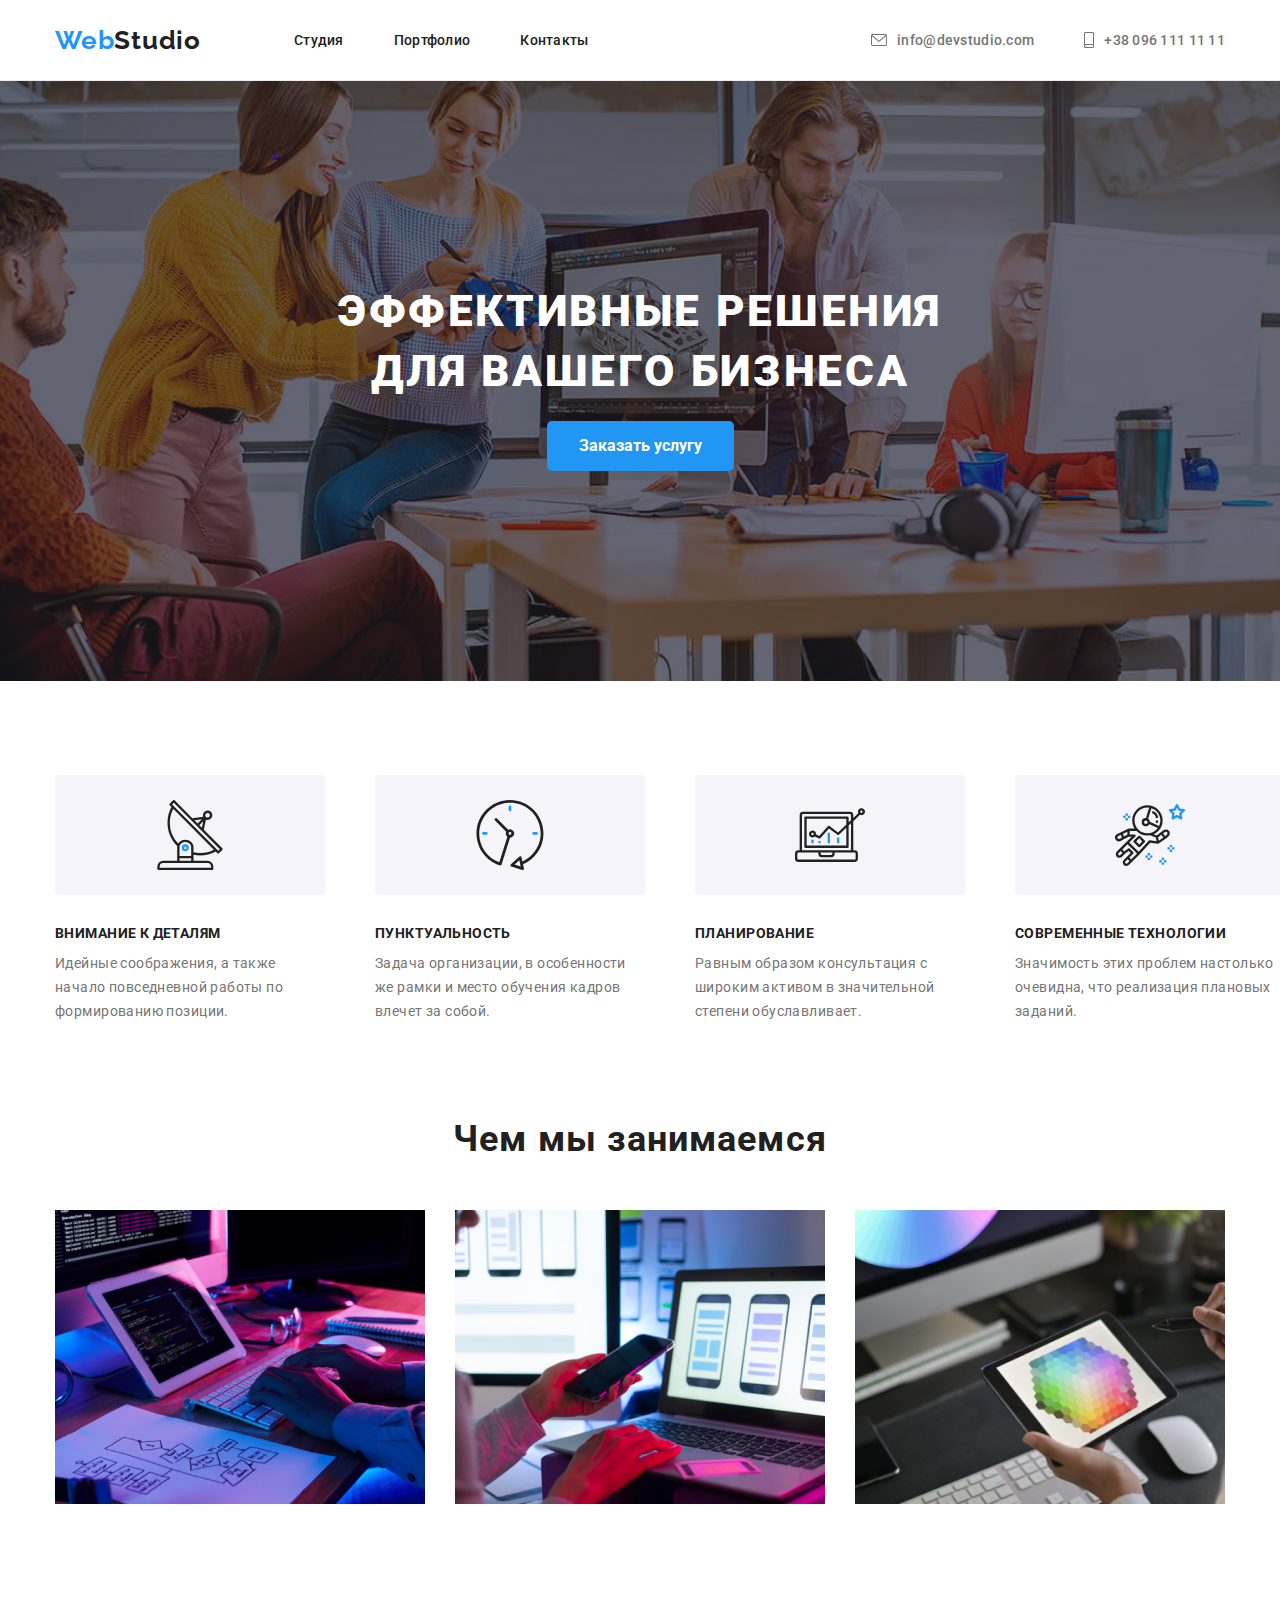
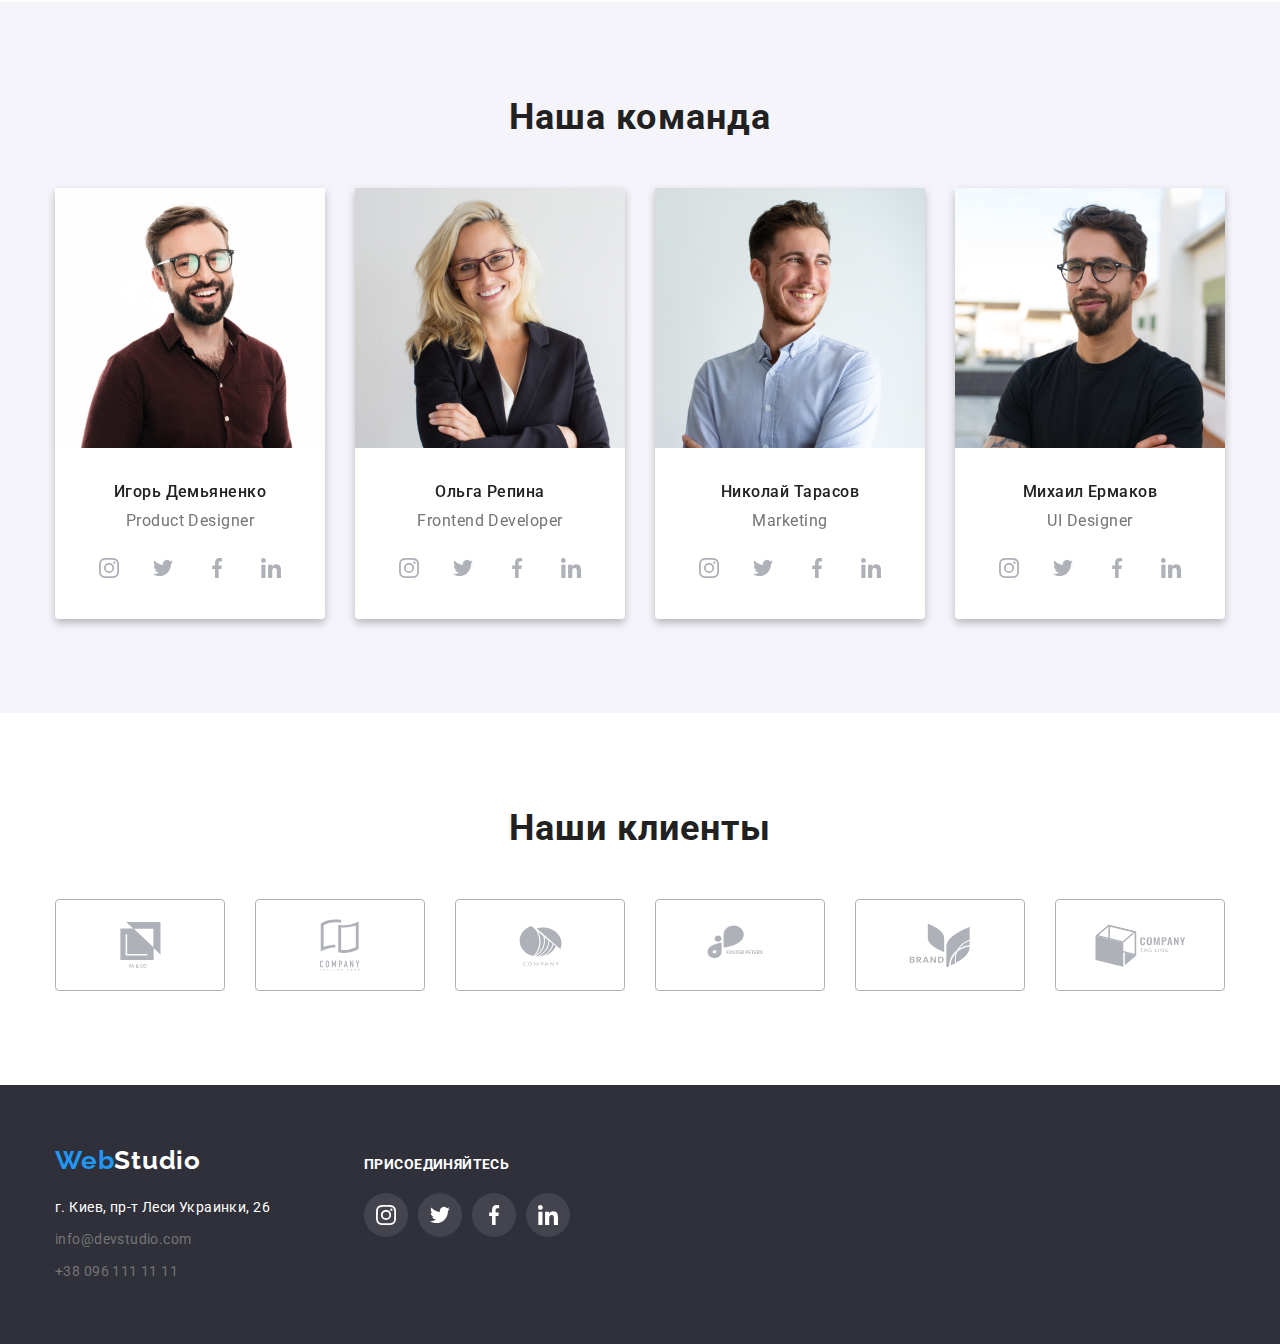
==== commit 9eaab618: "done" ====
--- a/index.html
+++ b/index.html
@@ -4,7 +4,7 @@
     <meta charset="UTF-8">
     <meta http-equiv="X-UA-Compatible" content="IE=edge">
     <meta name="viewport" content="width=device-width, initial-scale=1.0">
-    <title>Document</title>
+    <title>WebStudio</title>
     <link rel="preconnect" href="https://fonts.gstatic.com">
     <link href="https://fonts.googleapis.com/css2?family=Raleway:wght@700&family=Roboto:wght@400;500;700;900&display=swap"
         rel="stylesheet">
@@ -12,46 +12,6 @@
     <link rel="stylesheet" href="./css/style.css">
 </head>
 <body>
- <!-- инст твит фейс линкед -->
-    <svg class="our-clients-icons">
-        <use href="./images/icons.svg#company-logo1"></use>
-    </svg>
-
-    <ul class="socialmedia-list">
-        <li class="socialmedia-parts">
-            <a href="#" class="socialmedia-links">
-                <svg class="socialmedia-icons">
-                    <use href="./images/icons.svg#icon-instagram"></use>
-                </svg>
-            </a>
-        </li>
-        <li class="socialmedia-parts">
-            <a href="#" class="socialmedia-links">
-                <svg class="socialmedia-icons">
-                    <use href="./images/icons.svg#icon-twitter"></use>
-                </svg>
-            </a>
-        </li>
-        <li class="socialmedia-parts">
-            <a href="#" class="socialmedia-links">
-                <svg class="socialmedia-icons">
-                    <use href="./images/icons.svg#icon-facebook"></use>
-                </svg>
-            </a>
-        </li>
-        <li class="socialmedia-parts">
-            <a href="#" class="socialmedia-links">
-                <svg class="socialmedia-icons">
-                    <use href="./images/icons.svg#icon-linkedin"></use>
-                </svg>
-            </a>
-        </li>
-    </ul>
-
-
-
-
-
     <!-- Header -->
     <header class="header">
         <div class="container header-section">
@@ -74,10 +34,20 @@
             <!-- Контакты -->
             <ul class="contact-list">
                 <li class="contact-list-parts">
-                    <a href="malito:info@devstudio.com" class="contact-links contact-links-mail">info@devstudio.com</a>
+                    <a href="malito:info@devstudio.com" class="contact-links">
+                        <svg class="contact-links-icons" width="16" height="12">
+                            <use href="./images/icons.svg#icon-mail"></use>
+                        </svg>
+                        info@devstudio.com
+                    </a>
                 </li>
                 <li class="contact-list-parts">
-                    <a href="tel:+380961111111" class="contact-links">+38 096 111 11 11</a>
+                    <a href="tel:+380961111111" class="contact-links">
+                        <svg class="contact-links-icons" width="10" height="16">
+                            <use href="./images/icons.svg#icon-smartphone"></use>
+                        </svg>
+                        +38 096 111 11 11
+                    </a>
                 </li>
             </ul>
         </div>
@@ -97,18 +67,38 @@
                 <div class="our-values-section">
                     <ul class="our-value-list">
                         <li class="our-value-parts">
+                            <div class="our-value-container-for-icon">
+                                <svg class="our-value-icons">
+                                    <use href="./images/icons.svg#icon-our-value-satellite"></use>
+                                </svg>
+                            </div>
                             <h3 class="our-value-headers">Внимание к деталям</h3>
                             <p class="our-value-descriptions">Идейные соображения, а также начало повседневной работы по формированию позиции.</p>
                         </li>
                         <li class="our-value-parts">
+                            <div class="our-value-container-for-icon">
+                                <svg class="our-value-icons">
+                                    <use href="./images/icons.svg#icon-our-value-clock"></use>
+                                </svg>
+                            </div>
                             <h3 class="our-value-headers">Пунктуальность</h3>
                             <p class="our-value-descriptions">Задача организации, в особенности же рамки и место обучения кадров влечет за собой.</p>
                         </li>
                         <li class="our-value-parts">
+                            <div class="our-value-container-for-icon">
+                                <svg class="our-value-icons">
+                                    <use href="./images/icons.svg#icon-our-value-computer"></use>
+                                </svg>
+                            </div>
                             <h3 class="our-value-headers">Планирование</h3>
                             <p class="our-value-descriptions">Равным образом консультация с широким активом в значительной степени обуславливает.</p>
                         </li>
                         <li class="our-value-parts">
+                            <div class="our-value-container-for-icon">
+                                <svg class="our-value-icons">
+                                    <use href="./images/icons.svg#icon-our-value-astronaut"></use>
+                                </svg>
+                            </div>
                             <h3 class="our-value-headers">Современные технологии</h3>
                             <p class="our-value-descriptions">Значимость этих проблем настолько очевидна, что реализация плановых заданий.</p>
                         </li>
@@ -284,45 +274,45 @@
             <div class="container">
                 <h3 class="our-clients-header">Наши клиенты</h3>
                 <ul class="our-clients-list">
-                    <li>
-                        <a href="#">
-                            <svg class="our-clients-icons">
-                                <use href="./images/icons.svg#company-logo1"></use>
+                    <li class="our-clients-parts">
+                        <a href="#" class="our-clients-links">
+                            <svg class="our-clients-icons" width="41px" height="46px">
+                                <use href="./images/icons.svg#icon-client1"></use>
                             </svg>
                         </a>
                     </li>   
-                    <li>
-                        <a href="#">
-                            <svg class="our-clients-icons">
-                                <use href="./images/icons.svg#company-logo2"></use>
-                            </svg>
-                        </a>
-                    </li>
-                    <li>
-                        <a href="#">
-                            <svg class="our-clients-icons">
-                                <use href="./images/icons.svg#company-logo3"></use>
-                            </svg>
-                        </a>
-                    </li>
-                    <li>
-                        <a href="#">
-                            <svg class="our-clients-icons">
-                                <use href="./images/icons.svg#company-logo4"></use>
-                            </svg>
-                        </a>
-                    </li>
-                    <li>
-                        <a href="#">
-                            <svg class="our-clients-icons">
-                                <use href="./images/icons.svg#company-logo5"></use>
-                            </svg>
-                        </a>
-                    </li>
-                    <li>
-                        <a href="#">
-                            <svg class="our-clients-icons">
-                                <use href="./images/icons.svg#company-logo6"></use>
+                    <li class="our-clients-parts">
+                        <a href="#" class="our-clients-links">
+                            <svg class="our-clients-icons" width="40px" height="52px">
+                                <use href="./images/icons.svg#icon-client2"></use>
+                            </svg>
+                        </a>
+                    </li>
+                    <li class="our-clients-parts">
+                        <a href="#" class="our-clients-links">
+                            <svg class="our-clients-icons" width="43px" height="41px">
+                                <use href="./images/icons.svg#icon-client3"></use>
+                            </svg>
+                        </a>
+                    </li>
+                    <li class="our-clients-parts">
+                        <a href="#" class="our-clients-links">
+                            <svg class="our-clients-icons" width="84px" height="40px">
+                                <use href="./images/icons.svg#icon-client4"></use>
+                            </svg>
+                        </a>
+                    </li>
+                    <li class="our-clients-parts">
+                        <a href="#" class="our-clients-links">
+                            <svg class="our-clients-icons" width="62px" height="45px">
+                                <use href="./images/icons.svg#icon-client5"></use>
+                            </svg>
+                        </a>
+                    </li>
+                    <li class="our-clients-parts">
+                        <a href="#" class="our-clients-links">
+                            <svg class="our-clients-icons" width="93px" height="43px">
+                                <use href="./images/icons.svg#icon-client6"></use>
                             </svg>
                         </a>
                     </li>
@@ -332,21 +322,56 @@
     </main>
     <!-- Footer -->
     <footer class="footer">
-        <div class="container">
-            <a href="" class="main-logo-in-footer"><span class="first-part-of-main-logo">Web</span><span class="second-part-of-main-logo">Studio</span></a>
-            <address>
-                <ul class="footer-addresses-list">
-                    <li class="footer-addresses-parts">
-                        <a href="" class="footer-contact-links"><span class="address-color">г. Киев, пр-т Леси Украинки, 26</span></a>
-                    </li>
-                    <li class="footer-addresses-parts">
-                        <a  href="malito:info@devstudio.com" class="footer-contact-links">info@devstudio.com</a>
-                    </li>   
-                    <li class="footer-addresses-parts">
-                        <a href="tel:+380961111111" class="footer-contact-links">+38 096 111 11 11</a>
+        <div class="container footer-parts">
+            <div class="addresses-footer-part">
+                <a href="" class="main-logo-in-footer"><span class="first-part-of-main-logo">Web</span><span class="second-part-of-main-logo">Studio</span></a>
+                    <address>
+                        <ul class="footer-addresses-list">
+                            <li class="footer-addresses-parts">
+                                <a href="" class="footer-contact-links"><span class="address-color">г. Киев, пр-т Леси Украинки, 26</span></a>
+                            </li>
+                            <li class="footer-addresses-parts">
+                                <a  href="malito:info@devstudio.com" class="footer-contact-links">info@devstudio.com</a>
+                            </li>   
+                            <li class="footer-addresses-parts">
+                                <a href="tel:+380961111111" class="footer-contact-links">+38 096 111 11 11</a>
+                            </li>
+                        </ul>
+                    </address>
+            </div>
+            <div class="subscribe-footer-part">
+                <h2 class="subscribe-header">Присоединяйтесь</h2>
+                <ul class="socialmedia-list-footer">
+                    <li class="socialmedia-parts-footer">
+                        <a href="#" class="socialmedia-links-footer">
+                            <svg class="socialmedia-icons-footer">
+                                <use href="./images/icons.svg#icon-instagram"></use>
+                            </svg>
+                        </a>
+                    </li>
+                    <li class="socialmedia-parts-footer">
+                        <a href="#" class="socialmedia-links-footer">
+                            <svg class="socialmedia-icons-footer">
+                                <use href="./images/icons.svg#icon-twitter"></use>
+                            </svg>
+                        </a>
+                    </li>
+                    <li class="socialmedia-parts-footer">
+                        <a href="#" class="socialmedia-links-footer">
+                            <svg class="socialmedia-icons-footer">
+                                <use href="./images/icons.svg#icon-facebook"></use>
+                            </svg>
+                        </a>
+                    </li>
+                    <li class="socialmedia-parts-footer">
+                        <a href="#" class="socialmedia-links-footer">
+                            <svg class="socialmedia-icons-footer">
+                                <use href="./images/icons.svg#icon-linkedin"></use>
+                            </svg>
+                        </a>
                     </li>
                 </ul>
-            </address>
+            </div>
         </div>
     </footer>   
 </body>
--- a/css/style.css
+++ b/css/style.css
@@ -101,7 +101,37 @@
   display: block;
   padding-top: 32px;
   padding-bottom: 32px;
-}
+  display: inline-flex;
+  align-items: center;
+}
+
+.contact-links-icons {
+  fill: currentColor;
+  margin-right: 10px;
+}
+
+/* ПСЕВДОЭЛЕМЕНТЫ */
+
+/*
+.contact-links-mail::before,
+.contact-links-phone::before {
+  content: "";
+  display: inline-flex;
+  margin-right: 10px;
+}
+
+.contact-links-mail::before {
+  background-image: url(../images/all-icons/mail.svg);
+  width: 16px;
+  height: 12px;
+}
+
+.contact-links-phone::before {
+  background-image: url(../images/all-icons/smartphone.svg);
+  width: 10px;
+  height: 16px;
+}
+*/
 
 /* изменение цвета при наведении */
 .nav-links:focus,
@@ -181,6 +211,23 @@
 .our-value-parts + .our-value-parts {
   margin-left: 50px;
 }
+
+.our-value-container-for-icon {
+  background-color: var(--very-light-grey);
+  width: 270px;
+  height: 120px;
+  border-radius: 4px;
+  margin-bottom: 30px;
+  display: flex;
+  justify-content: center;
+  align-items: center;
+}
+
+.our-value-icons {
+  width: 70px;
+  height: 70px;
+}
+
 .our-value-headers {
   font-style: normal;
   font-weight: 700;
@@ -293,29 +340,30 @@
   margin-left: 10px;
 }
 
-.socialmedia-parts {
+.socialmedia-links {
   width: 44px;
   height: 44px;
-  background-color: white;
+  color: #afb1b8;
   border-radius: 50%;
   display: flex;
   justify-content: center;
   align-items: center;
 }
 
-.socialmedia-parts:hover {
+.socialmedia-links:hover {
   background-color: var(--blue);
   filter: drop-shadow(0px 4px 4px rgba(0, 0, 0, 0.25));
+  color: white;
 }
 
 .socialmedia-icons {
   width: 20px;
   height: 20px;
-  fill: #afb1b8;
+  fill: currentColor;
 }
 
 .socialmedia-icons:hover {
-  fill: #fff;
+  fill: currentColor;
 }
 
 /* Наши клиенты */
@@ -332,6 +380,38 @@
 .our-clients-section {
   padding-top: 94px;
   padding-bottom: 94px;
+}
+
+.our-clients-list {
+  display: flex;
+  justify-content: center;
+  margin: 0 auto;
+  justify-content: center;
+}
+
+.our-clients-parts + .our-clients-parts {
+  margin-left: 30px;
+}
+
+.our-clients-links {
+  width: 170px;
+  height: 92px;
+  color: #afb1b8;
+  border: 1px solid #afb1b8;
+  border-radius: 4px;
+  display: flex;
+  justify-content: center;
+  align-items: center;
+}
+
+.our-clients-links:hover {
+  border: 1px solid var(--blue);
+  border-radius: 4px;
+  color: var(--blue);
+}
+
+.our-clients-icons {
+  fill: currentColor;
 }
 
 /* футтер */
@@ -394,6 +474,61 @@
 .footer-contact-links:focus,
 .footer-contact-links:hover {
   color: var(--blue);
+}
+
+.footer-parts {
+  display: flex;
+  align-items: baseline;
+}
+
+.subscribe-footer-part {
+  margin-left: 70px;
+}
+
+.subscribe-header {
+  color: #fff;
+  font-style: normal;
+  font-weight: 700;
+  font-size: 14px;
+  line-height: 1.172;
+  letter-spacing: 0.03em;
+  text-transform: uppercase;
+  margin-bottom: 20px;
+}
+
+.socialmedia-list-footer {
+  display: flex;
+}
+
+.socialmedia-parts-footer + .socialmedia-parts-footer {
+  margin-left: 10px;
+}
+
+.socialmedia-links-footer {
+  background-color: #43444d;
+  width: 44px;
+  height: 44px;
+  color: white;
+  border-radius: 50%;
+  display: flex;
+  justify-content: center;
+  align-items: center;
+}
+
+.socialmedia-links-footer:hover {
+  background-color: var(--blue);
+  filter: drop-shadow(0px 4px 4px rgba(0, 0, 0, 0.25));
+  color: white;
+}
+
+.socialmedia-icons-footer {
+  width: 20px;
+  height: 20px;
+  fill: currentColor;
+}
+
+.socialmedia-icons-footer:hover {
+  fill: currentColor;
 }
 
 /* PORTFOLIO PAGE */
@@ -479,18 +614,3 @@
   line-height: 1.875;
   letter-spacing: 0.03em;
 }
-
-/* тест */
-.our-clients-list {
-  display: flex;
-}
-
-.our-clients-list li {
-  outline: 1px solid red;
-}
-
-.our-clients-icons {
-  width: 106px;
-  height: 60px;
-  fill: red;
-}
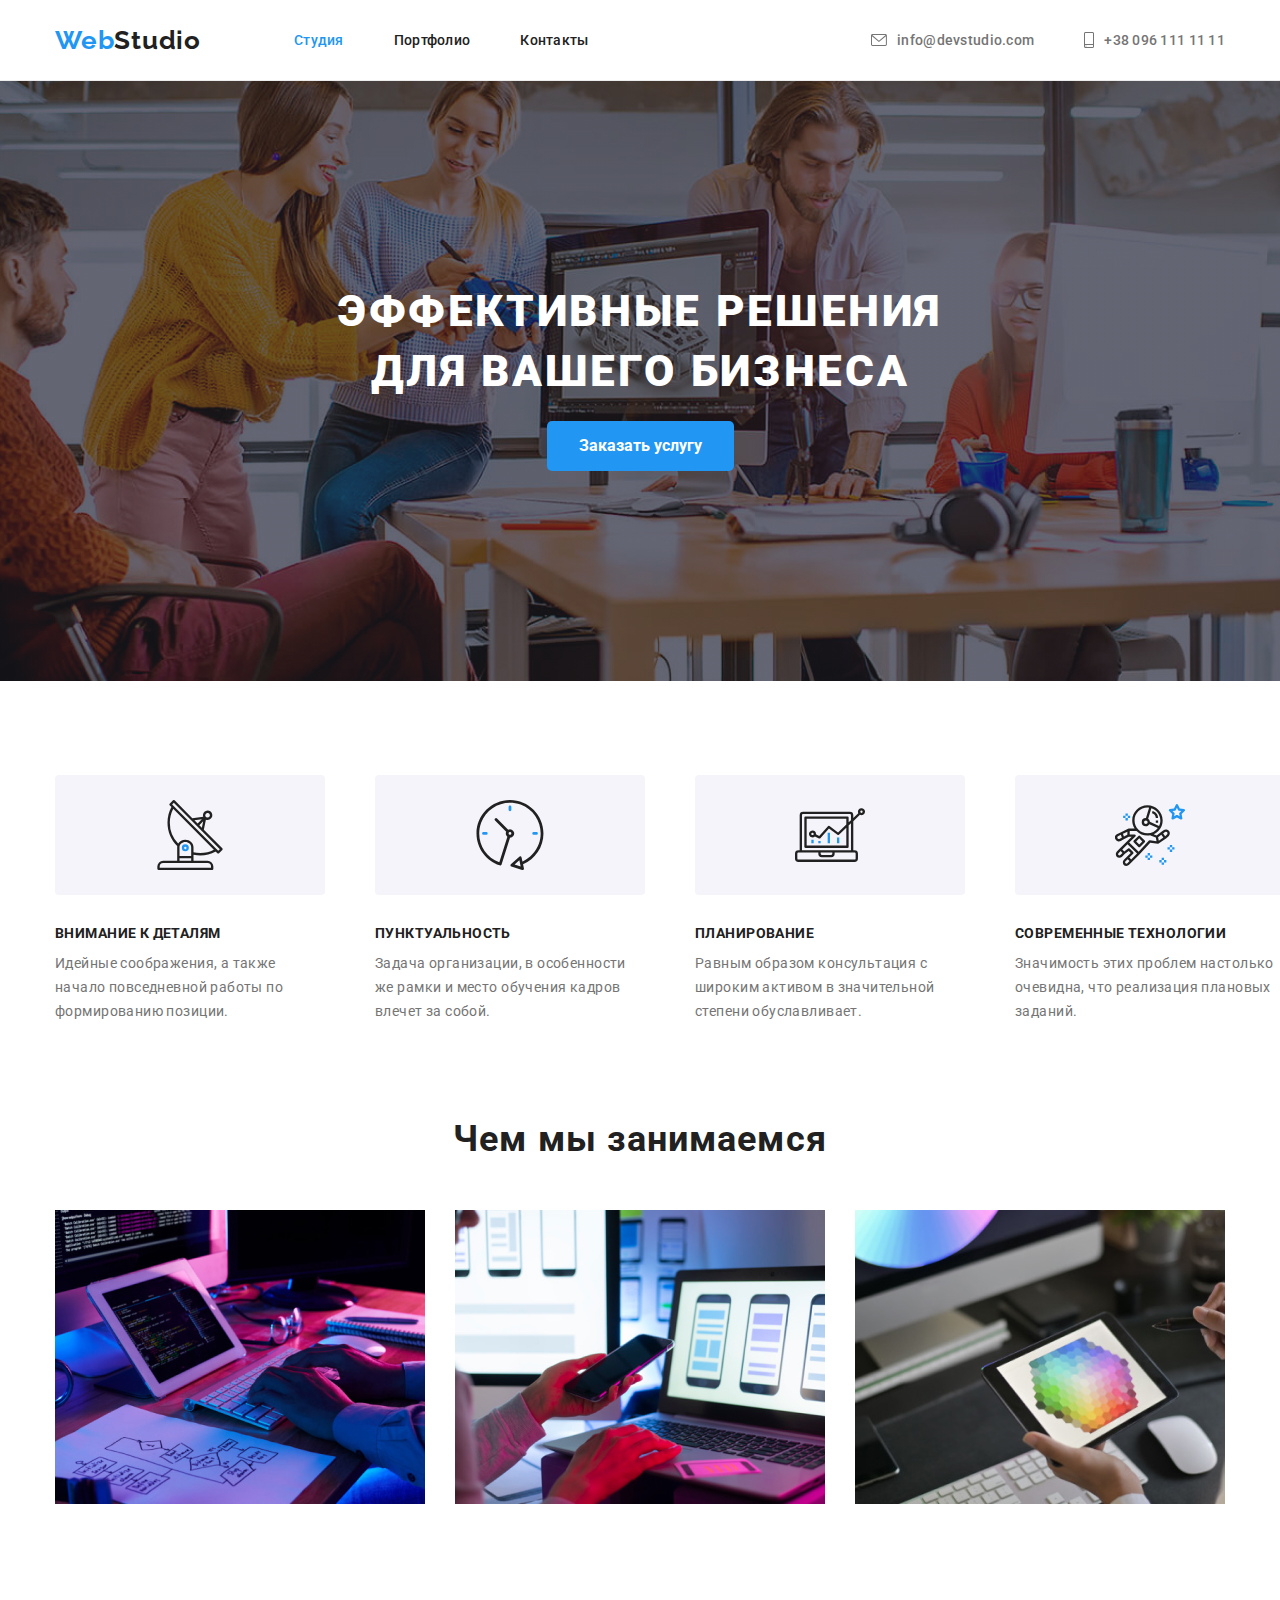
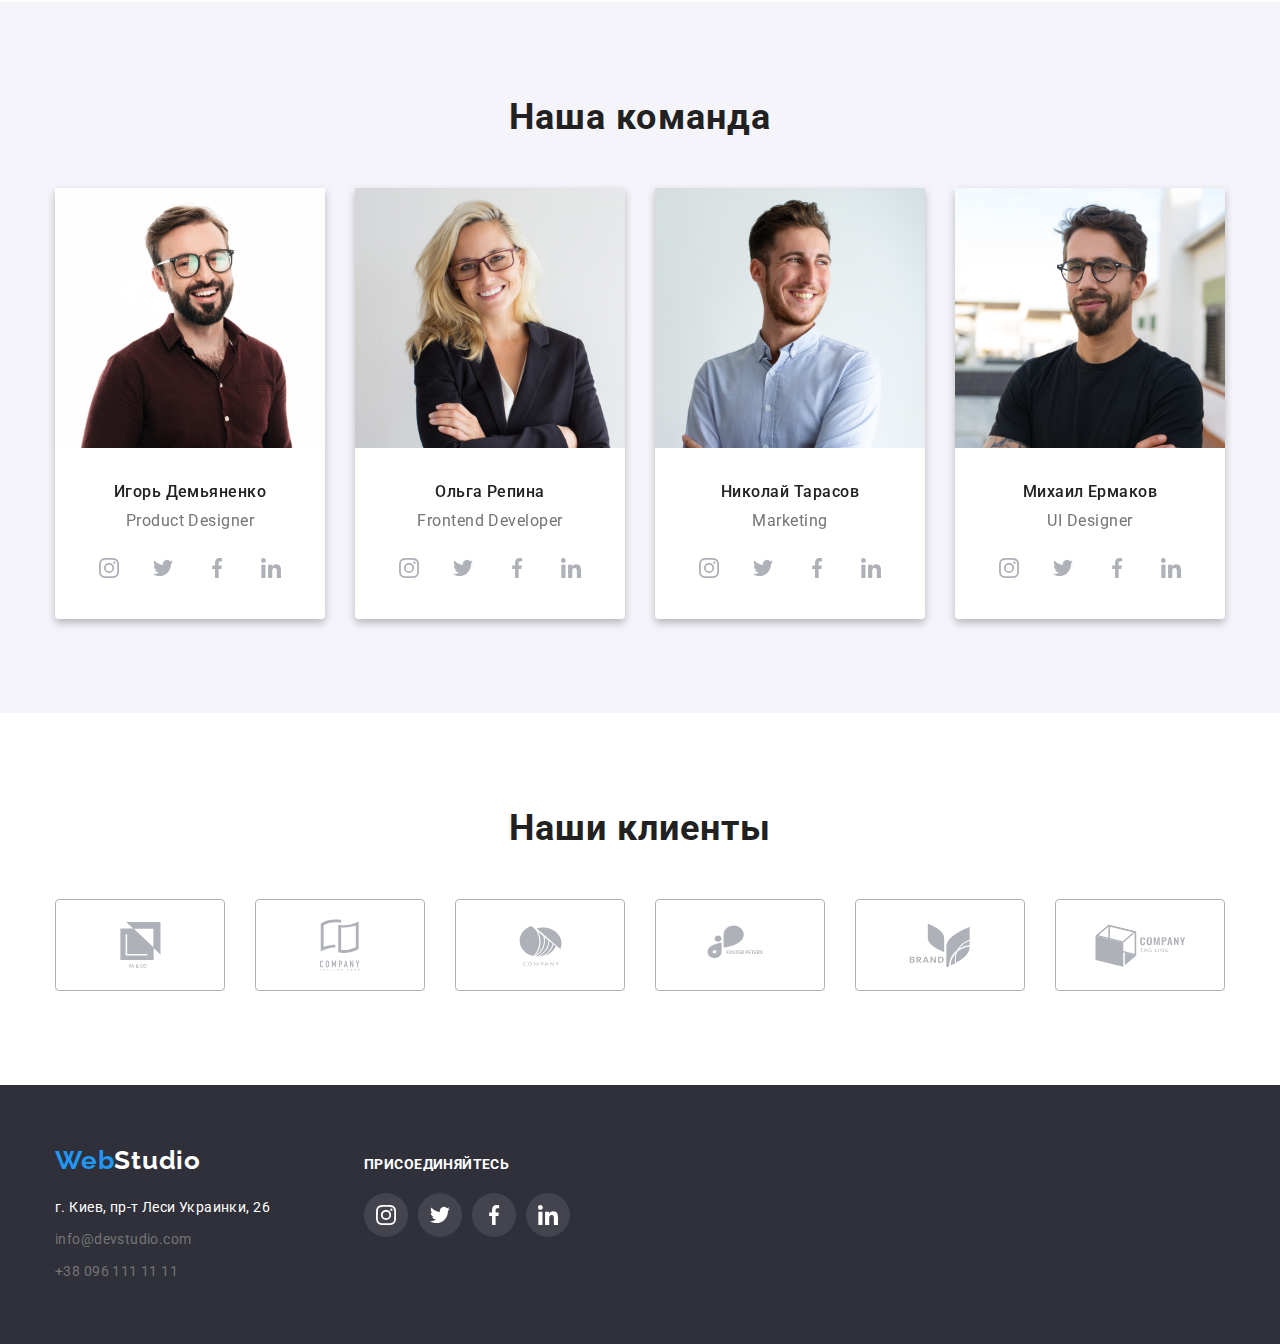
==== commit 4b946d04: "done" ====
--- a/index.html
+++ b/index.html
@@ -21,7 +21,7 @@
             <nav>
                 <ul class="nav-list">
                     <li class="nav-list-parts">
-                        <a href="./index.html" class="nav-links">Студия</a>
+                        <a href="./index.html" class="nav-links on-this-page">Студия</a>
                     </li>
                     <li class="nav-list-parts">
                         <a href="./portfolio.html" class="nav-links">Портфолио</a>
--- a/css/style.css
+++ b/css/style.css
@@ -141,6 +141,10 @@
   color: var(--blue);
 }
 
+.on-this-page {
+  color: var(--blue);
+}
+
 /* Основная часть */
 body {
   font-family: var(--main-font);
@@ -149,7 +153,7 @@
 
 /* Секция - главный посыл */
 .service {
-  background-color: var(--grey);
+  background-color: white;
 }
 
 .hero-section {
@@ -582,6 +586,8 @@
   margin-right: 30px;
   margin-bottom: 30px;
   border: solid 1px #f5f4fa;
+  box-shadow: 0px 1px 1px rgba(0, 0, 0, 0.12), 0px 4px 4px rgba(0, 0, 0, 0.06),
+    1px 4px 6px rgba(0, 0, 0, 0.16);
 }
 
 .project-parts:nth-child(3n) {
